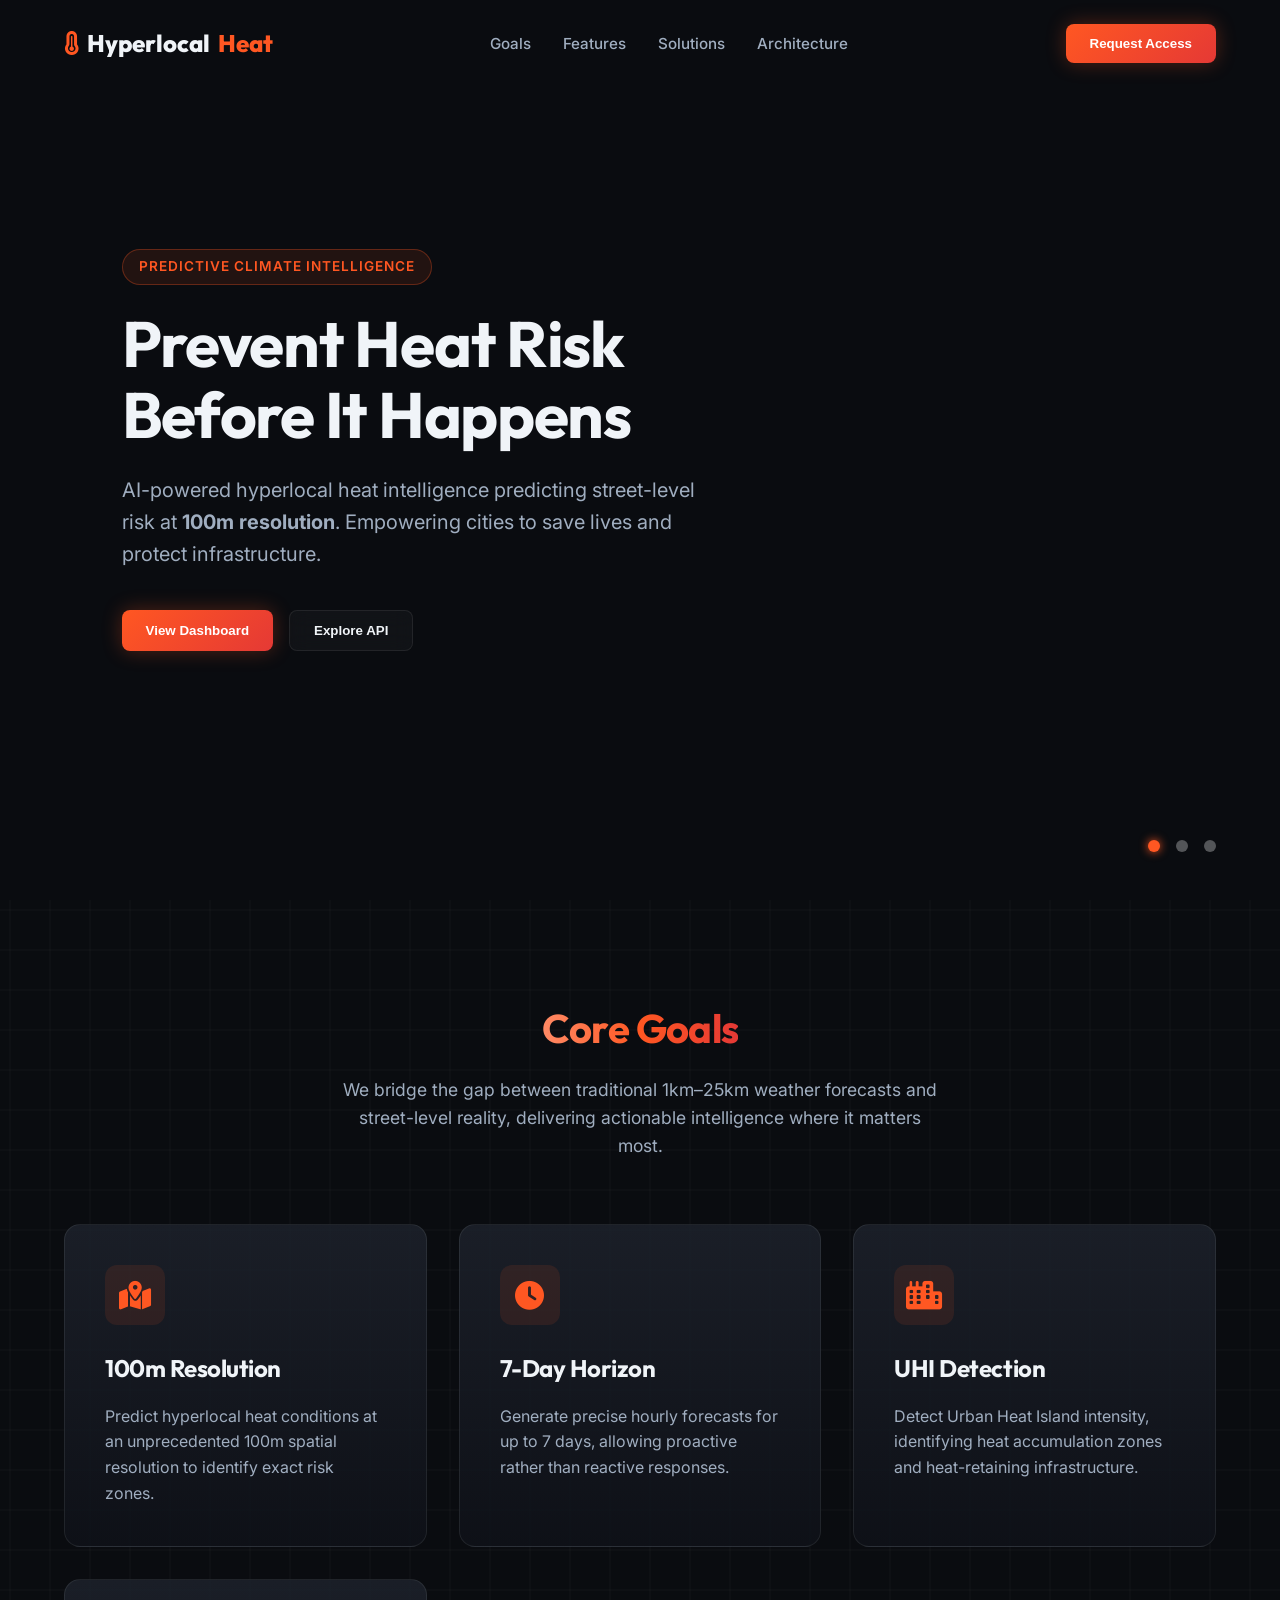
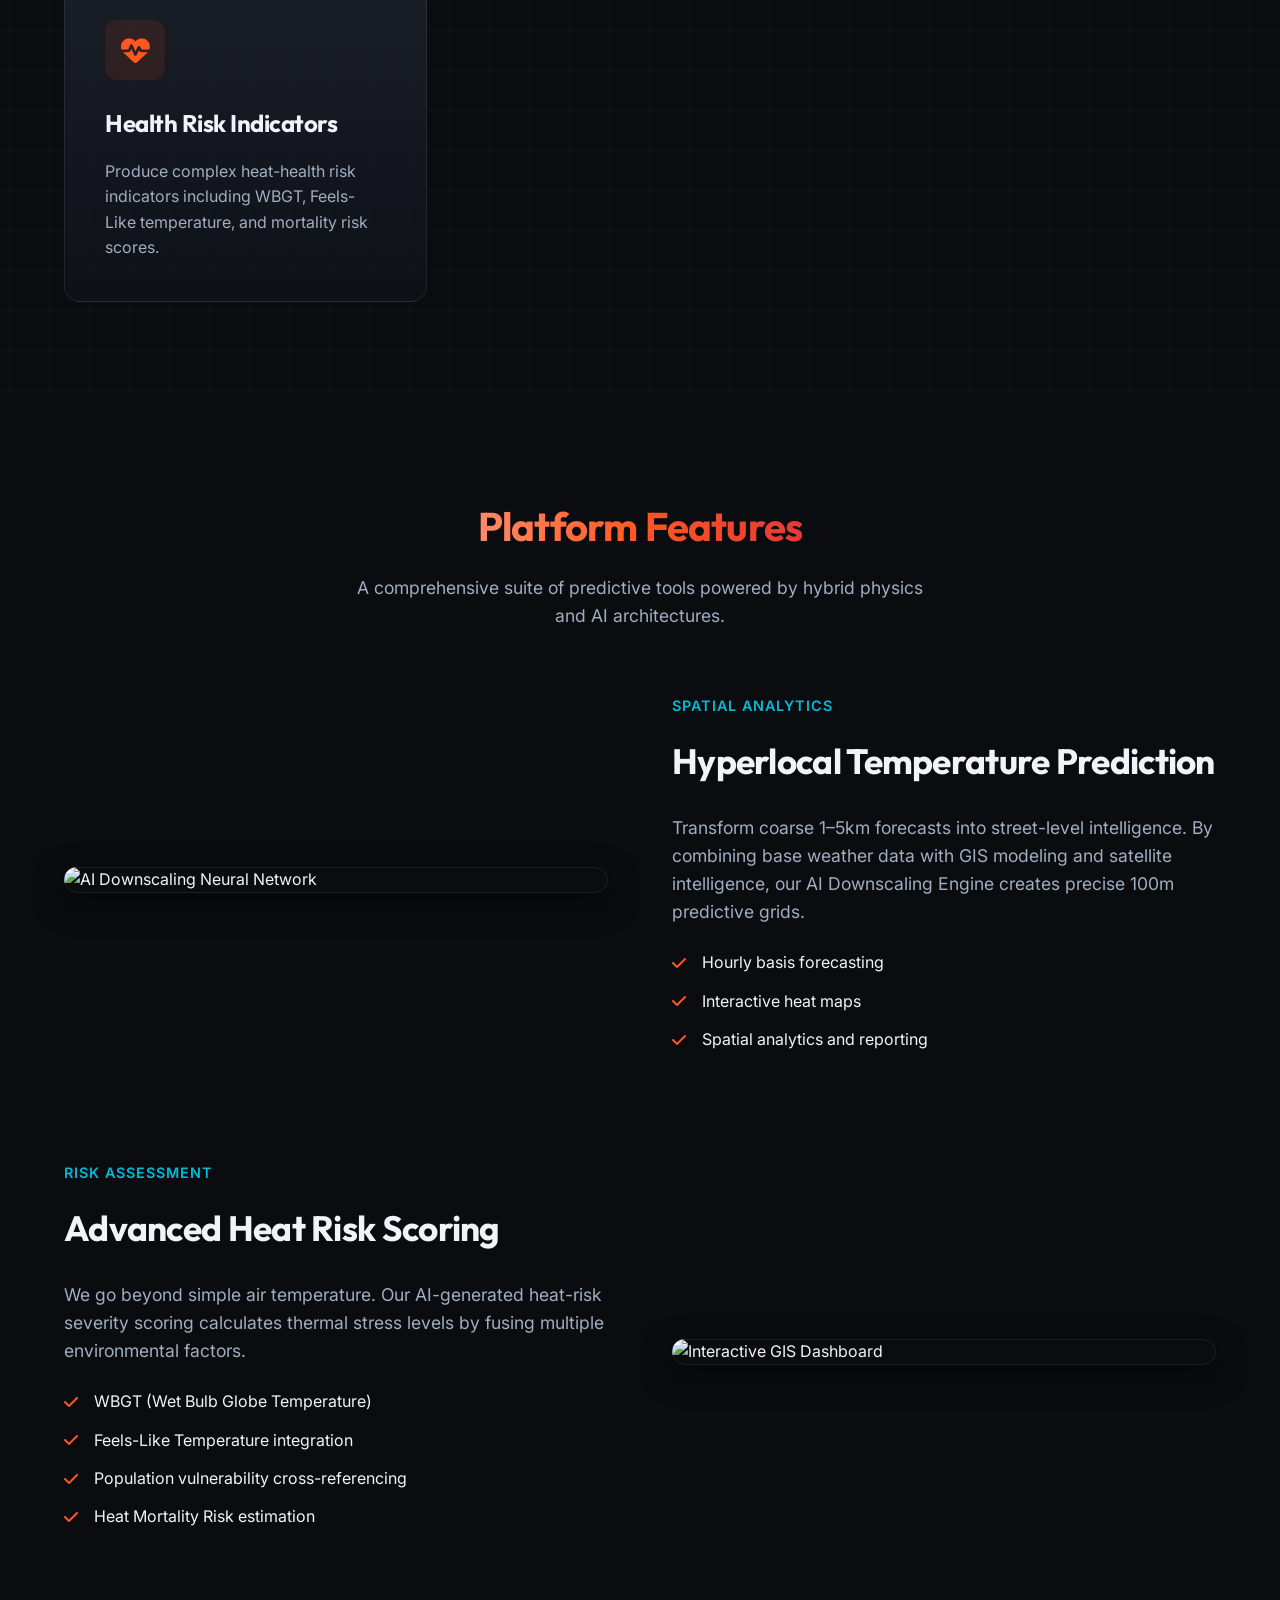
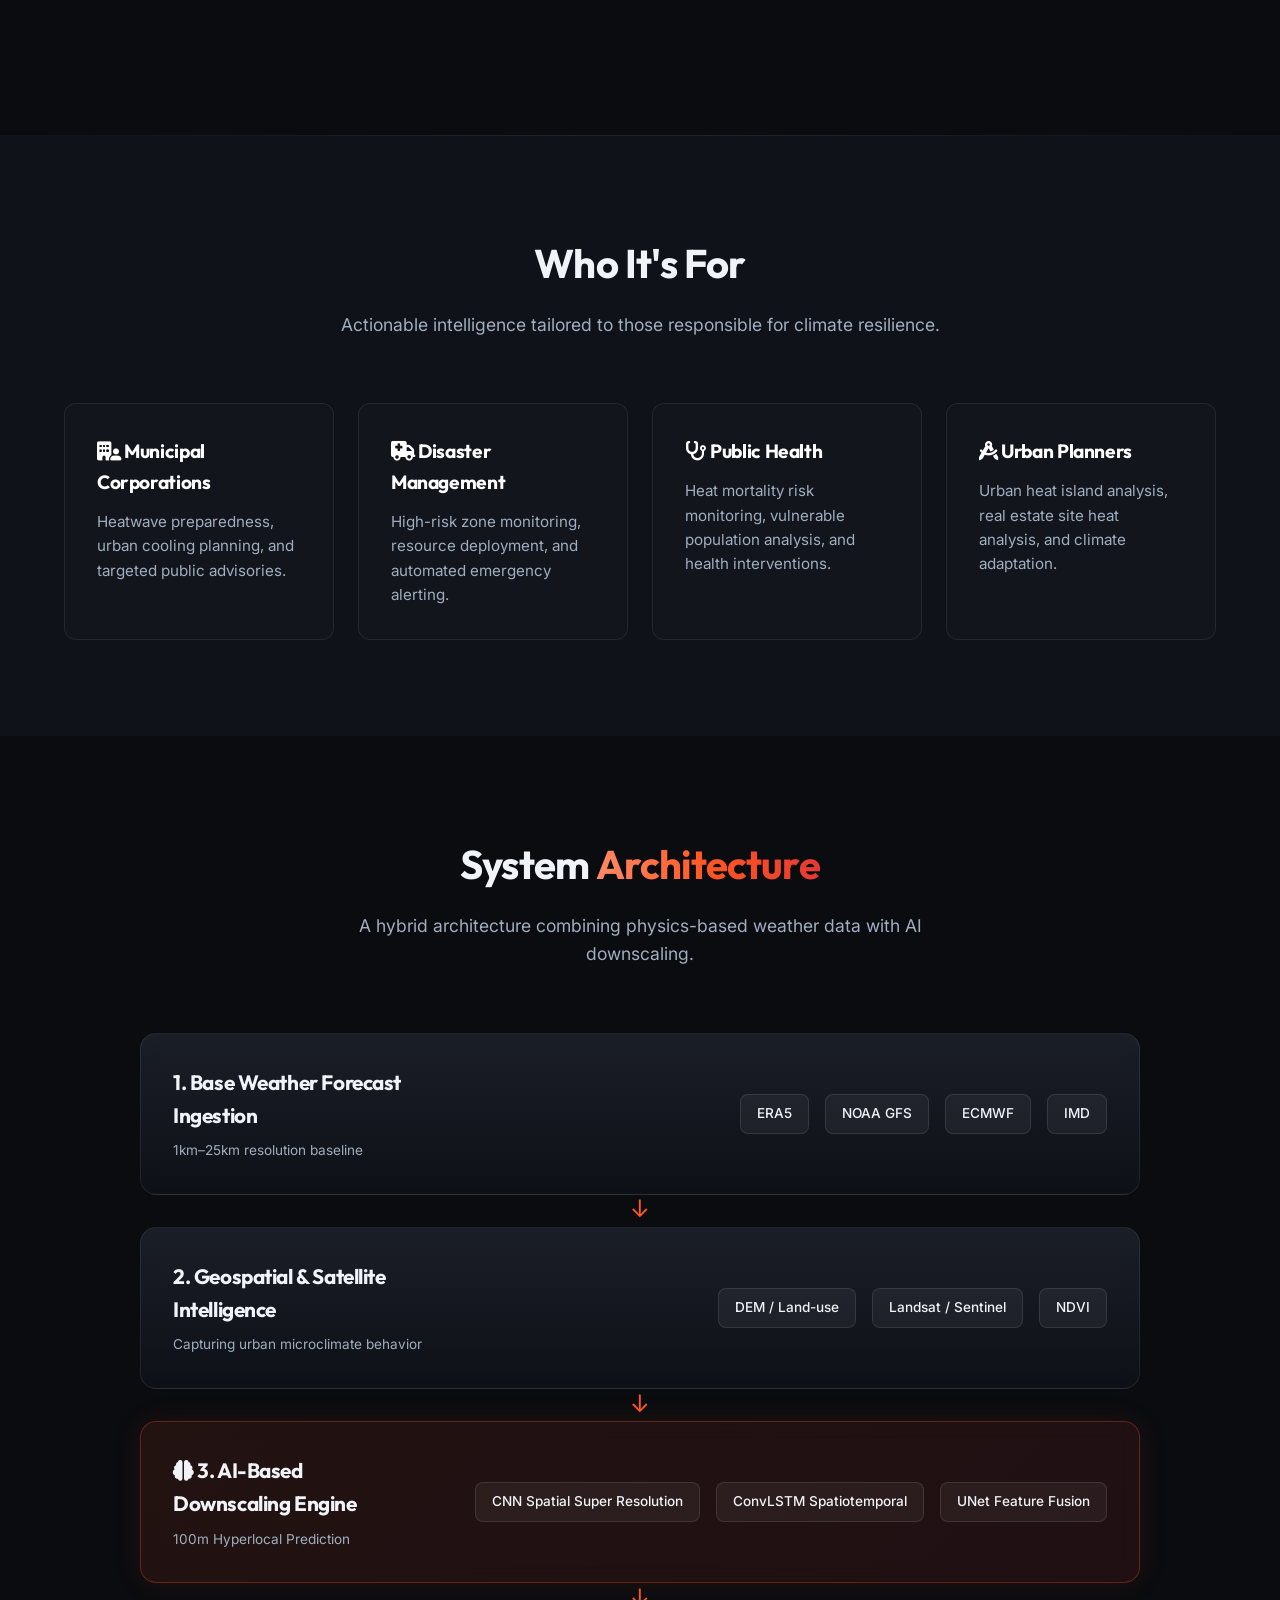
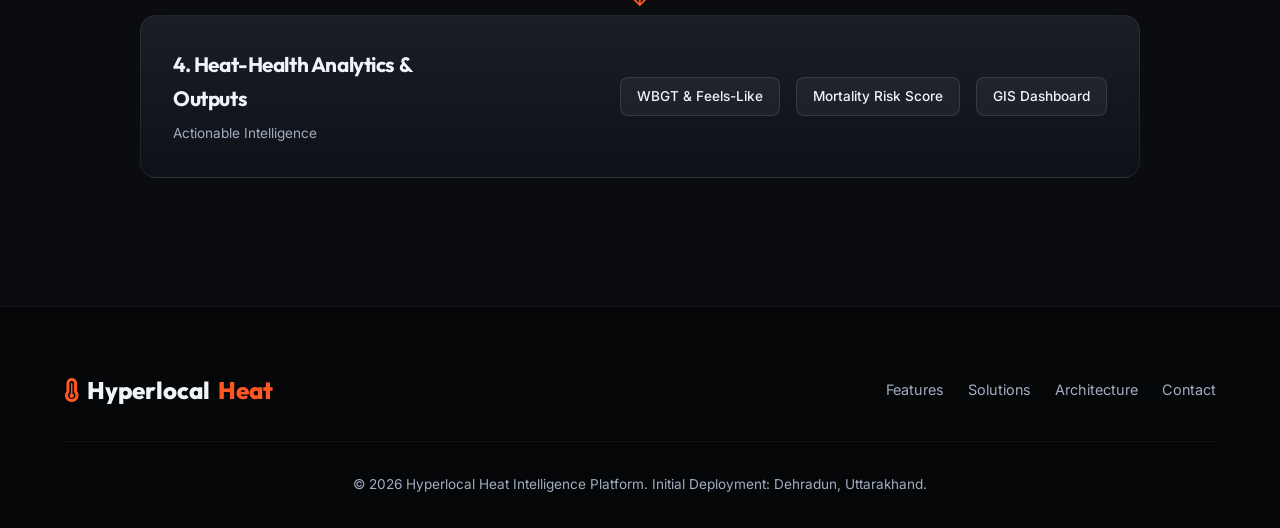
==== index.html @ 2be20ce2 "first commit" ====
<!DOCTYPE html>
<html lang="en">
<head>
    <meta charset="UTF-8">
    <meta name="viewport" content="width=device-width, initial-scale=1.0">
    <title>Hyperlocal Heat Intelligence Platform</title>
    <meta name="description" content="AI-powered hyperlocal heat intelligence predicting street-level heat risk at 100m resolution to help cities prevent heat-related illness and infrastructure stress.">
    <link rel="stylesheet" href="styles.css">
    <!-- FontAwesome for Icons -->
    <link rel="stylesheet" href="https://cdnjs.cloudflare.com/ajax/libs/font-awesome/6.4.0/css/all.min.css">
</head>
<body>

    <!-- Navigation -->
    <nav>
        <div class="logo">
            <i class="fa-solid fa-temperature-full" style="color: #ff5722;"></i> 
            Hyperlocal<span>Heat</span>
        </div>
        <ul class="nav-links">
            <li><a href="#goals">Goals</a></li>
            <li><a href="#features">Features</a></li>
            <li><a href="#solutions">Solutions</a></li>
            <li><a href="#architecture">Architecture</a></li>
        </ul>
        <button class="btn-primary">Request Access</button>
    </nav>

    <!-- Hero Section -->
    <section class="hero">
        <div class="hero-slider">
            <div class="slide active" style="background-image: url('file:///C:/Users/tkart/.gemini/antigravity/brain/6f418726-82a2-4694-a47a-a6305a430330/hero_heatmap_1779014111743.png');"></div>
            <div class="slide" style="background-image: url('file:///C:/Users/tkart/.gemini/antigravity/brain/6f418726-82a2-4694-a47a-a6305a430330/gis_dashboard_1779014141485.png');"></div>
            <div class="slide" style="background-image: url('file:///C:/Users/tkart/.gemini/antigravity/brain/6f418726-82a2-4694-a47a-a6305a430330/ai_downscaling_1779014124837.png');"></div>
        </div>
        
        <div class="hero-content fade-in-up">
            <span class="hero-tag">Predictive Climate Intelligence</span>
            <h1>Prevent Heat Risk Before It Happens</h1>
            <p>AI-powered hyperlocal heat intelligence predicting street-level risk at <strong>100m resolution</strong>. Empowering cities to save lives and protect infrastructure.</p>
            <div class="hero-actions">
                <button class="btn-primary">View Dashboard</button>
                <button class="btn-secondary">Explore API</button>
            </div>
        </div>

        <div class="slider-controls">
            <div class="slider-dot active"></div>
            <div class="slider-dot"></div>
            <div class="slider-dot"></div>
        </div>
    </section>

    <!-- Core Goals -->
    <section id="goals" class="goals">
        <div class="section-header fade-in-up">
            <h2><span class="text-gradient">Core Goals</span></h2>
            <p>We bridge the gap between traditional 1km–25km weather forecasts and street-level reality, delivering actionable intelligence where it matters most.</p>
        </div>
        
        <div class="goals-grid">
            <div class="goal-card fade-in-up">
                <div class="goal-icon"><i class="fa-solid fa-map-location-dot"></i></div>
                <h3>100m Resolution</h3>
                <p>Predict hyperlocal heat conditions at an unprecedented 100m spatial resolution to identify exact risk zones.</p>
            </div>
            <div class="goal-card fade-in-up" style="transition-delay: 0.1s;">
                <div class="goal-icon"><i class="fa-solid fa-clock"></i></div>
                <h3>7-Day Horizon</h3>
                <p>Generate precise hourly forecasts for up to 7 days, allowing proactive rather than reactive responses.</p>
            </div>
            <div class="goal-card fade-in-up" style="transition-delay: 0.2s;">
                <div class="goal-icon"><i class="fa-solid fa-city"></i></div>
                <h3>UHI Detection</h3>
                <p>Detect Urban Heat Island intensity, identifying heat accumulation zones and heat-retaining infrastructure.</p>
            </div>
            <div class="goal-card fade-in-up" style="transition-delay: 0.3s;">
                <div class="goal-icon"><i class="fa-solid fa-heart-pulse"></i></div>
                <h3>Health Risk Indicators</h3>
                <p>Produce complex heat-health risk indicators including WBGT, Feels-Like temperature, and mortality risk scores.</p>
            </div>
        </div>
    </section>

    <!-- Features -->
    <section id="features" class="features">
        <div class="section-header fade-in-up">
            <h2><span class="text-gradient">Platform Features</span></h2>
            <p>A comprehensive suite of predictive tools powered by hybrid physics and AI architectures.</p>
        </div>

        <!-- Feature 1 -->
        <div class="feature-row fade-in-up">
            <div class="feature-content">
                <span class="feature-tag">Spatial Analytics</span>
                <h3>Hyperlocal Temperature Prediction</h3>
                <p>Transform coarse 1–5km forecasts into street-level intelligence. By combining base weather data with GIS modeling and satellite intelligence, our AI Downscaling Engine creates precise 100m predictive grids.</p>
                <ul class="feature-list">
                    <li><i class="fa-solid fa-check"></i> Hourly basis forecasting</li>
                    <li><i class="fa-solid fa-check"></i> Interactive heat maps</li>
                    <li><i class="fa-solid fa-check"></i> Spatial analytics and reporting</li>
                </ul>
            </div>
            <div class="feature-image">
                <img src="file:///C:/Users/tkart/.gemini/antigravity/brain/6f418726-82a2-4694-a47a-a6305a430330/ai_downscaling_1779014124837.png" alt="AI Downscaling Neural Network">
            </div>
        </div>

        <!-- Feature 2 -->
        <div class="feature-row fade-in-up">
            <div class="feature-content">
                <span class="feature-tag">Risk Assessment</span>
                <h3>Advanced Heat Risk Scoring</h3>
                <p>We go beyond simple air temperature. Our AI-generated heat-risk severity scoring calculates thermal stress levels by fusing multiple environmental factors.</p>
                <ul class="feature-list">
                    <li><i class="fa-solid fa-check"></i> WBGT (Wet Bulb Globe Temperature)</li>
                    <li><i class="fa-solid fa-check"></i> Feels-Like Temperature integration</li>
                    <li><i class="fa-solid fa-check"></i> Population vulnerability cross-referencing</li>
                    <li><i class="fa-solid fa-check"></i> Heat Mortality Risk estimation</li>
                </ul>
            </div>
            <div class="feature-image">
                <img src="file:///C:/Users/tkart/.gemini/antigravity/brain/6f418726-82a2-4694-a47a-a6305a430330/gis_dashboard_1779014141485.png" alt="Interactive GIS Dashboard">
            </div>
        </div>
    </section>

    <!-- Target Solutions -->
    <section id="solutions" class="solutions">
        <div class="section-header fade-in-up">
            <h2>Who It's For</h2>
            <p>Actionable intelligence tailored to those responsible for climate resilience.</p>
        </div>

        <div class="solutions-grid">
            <div class="solution-card fade-in-up">
                <h4><i class="fa-solid fa-building-user"></i> Municipal Corporations</h4>
                <p>Heatwave preparedness, urban cooling planning, and targeted public advisories.</p>
            </div>
            <div class="solution-card fade-in-up" style="transition-delay: 0.1s;">
                <h4><i class="fa-solid fa-truck-medical"></i> Disaster Management</h4>
                <p>High-risk zone monitoring, resource deployment, and automated emergency alerting.</p>
            </div>
            <div class="solution-card fade-in-up" style="transition-delay: 0.2s;">
                <h4><i class="fa-solid fa-stethoscope"></i> Public Health</h4>
                <p>Heat mortality risk monitoring, vulnerable population analysis, and health interventions.</p>
            </div>
            <div class="solution-card fade-in-up" style="transition-delay: 0.3s;">
                <h4><i class="fa-solid fa-compass-drafting"></i> Urban Planners</h4>
                <p>Urban heat island analysis, real estate site heat analysis, and climate adaptation.</p>
            </div>
        </div>
    </section>

    <!-- Architecture Block Diagram -->
    <section id="architecture" class="architecture">
        <div class="section-header fade-in-up">
            <h2>System <span class="text-gradient">Architecture</span></h2>
            <p>A hybrid architecture combining physics-based weather data with AI downscaling.</p>
        </div>

        <div class="arch-diagram fade-in-up">
            <!-- Step 1 -->
            <div class="arch-layer">
                <div class="arch-title">
                    <h4>1. Base Weather Forecast Ingestion</h4>
                    <p>1km–25km resolution baseline</p>
                </div>
                <div class="arch-items">
                    <span class="arch-item">ERA5</span>
                    <span class="arch-item">NOAA GFS</span>
                    <span class="arch-item">ECMWF</span>
                    <span class="arch-item">IMD</span>
                </div>
            </div>

            <!-- Step 2 -->
            <div class="arch-layer">
                <div class="arch-title">
                    <h4>2. Geospatial & Satellite Intelligence</h4>
                    <p>Capturing urban microclimate behavior</p>
                </div>
                <div class="arch-items">
                    <span class="arch-item">DEM / Land-use</span>
                    <span class="arch-item">Landsat / Sentinel</span>
                    <span class="arch-item">NDVI</span>
                </div>
            </div>

            <!-- Step 3 (Highlight) -->
            <div class="arch-layer ai-engine">
                <div class="arch-title">
                    <h4><i class="fa-solid fa-brain"></i> 3. AI-Based Downscaling Engine</h4>
                    <p>100m Hyperlocal Prediction</p>
                </div>
                <div class="arch-items">
                    <span class="arch-item">CNN Spatial Super Resolution</span>
                    <span class="arch-item">ConvLSTM Spatiotemporal</span>
                    <span class="arch-item">UNet Feature Fusion</span>
                </div>
            </div>

            <!-- Step 4 -->
            <div class="arch-layer">
                <div class="arch-title">
                    <h4>4. Heat-Health Analytics & Outputs</h4>
                    <p>Actionable Intelligence</p>
                </div>
                <div class="arch-items">
                    <span class="arch-item">WBGT & Feels-Like</span>
                    <span class="arch-item">Mortality Risk Score</span>
                    <span class="arch-item">GIS Dashboard</span>
                </div>
            </div>
        </div>
    </section>

    <!-- Footer -->
    <footer>
        <div class="footer-content">
            <div class="logo">
                <i class="fa-solid fa-temperature-full" style="color: #ff5722;"></i> 
                Hyperlocal<span>Heat</span>
            </div>
            <div class="footer-links">
                <a href="#features">Features</a>
                <a href="#solutions">Solutions</a>
                <a href="#architecture">Architecture</a>
                <a href="#">Contact</a>
            </div>
        </div>
        <div class="footer-bottom">
            <p>&copy; 2026 Hyperlocal Heat Intelligence Platform. Initial Deployment: Dehradun, Uttarakhand.</p>
        </div>
    </footer>

    <script src="script.js"></script>
</body>
</html>
---- styles.css ----
@import url('https://fonts.googleapis.com/css2?family=Inter:wght@300;400;500;600;700;800&family=Outfit:wght@400;600;700;900&display=swap');

:root {
    --bg-dark: #0a0c10;
    --bg-card: rgba(20, 24, 32, 0.6);
    --bg-glass: rgba(255, 255, 255, 0.03);
    --border-glass: rgba(255, 255, 255, 0.08);
    --text-main: #f0f4f8;
    --text-muted: #a0aec0;
    
    --accent-heat: #ff5722;
    --accent-heat-glow: rgba(255, 87, 34, 0.5);
    --accent-cool: #00bcd4;
    --accent-warn: #ffb300;
    --accent-danger: #e53935;
    
    --gradient-primary: linear-gradient(135deg, #ff5722 0%, #e53935 100%);
    --gradient-surface: linear-gradient(180deg, rgba(30, 35, 45, 0.8) 0%, rgba(15, 18, 25, 0.8) 100%);
    
    --shadow-neon: 0 0 20px rgba(255, 87, 34, 0.3);
    --shadow-card: 0 10px 30px rgba(0, 0, 0, 0.5);
    
    --transition-smooth: all 0.4s cubic-bezier(0.25, 0.8, 0.25, 1);
}

* {
    margin: 0;
    padding: 0;
    box-sizing: border-box;
}

html {
    scroll-behavior: smooth;
}

body {
    font-family: 'Inter', sans-serif;
    background-color: var(--bg-dark);
    color: var(--text-main);
    line-height: 1.6;
    overflow-x: hidden;
}

h1, h2, h3, h4, h5, h6 {
    font-family: 'Outfit', sans-serif;
    letter-spacing: -0.02em;
}

a {
    text-decoration: none;
    color: inherit;
}

/* Typography Utility */
.text-gradient {
    background: linear-gradient(to right, #ff8a65, #ff5722, #e53935);
    -webkit-background-clip: text;
    -webkit-text-fill-color: transparent;
    background-clip: text;
}

.section-header {
    text-align: center;
    margin-bottom: 4rem;
}

.section-header h2 {
    font-size: 2.5rem;
    margin-bottom: 1rem;
    font-weight: 700;
}

.section-header p {
    color: var(--text-muted);
    font-size: 1.1rem;
    max-width: 600px;
    margin: 0 auto;
}

/* Navigation */
nav {
    position: fixed;
    top: 0;
    left: 0;
    width: 100%;
    padding: 1.5rem 5%;
    display: flex;
    justify-content: space-between;
    align-items: center;
    z-index: 1000;
    transition: var(--transition-smooth);
    background: transparent;
}

nav.scrolled {
    background: rgba(10, 12, 16, 0.85);
    backdrop-filter: blur(12px);
    border-bottom: 1px solid var(--border-glass);
    padding: 1rem 5%;
}

.logo {
    font-family: 'Outfit', sans-serif;
    font-size: 1.5rem;
    font-weight: 800;
    display: flex;
    align-items: center;
    gap: 0.5rem;
}

.logo span {
    color: var(--accent-heat);
}

.nav-links {
    display: flex;
    gap: 2rem;
    list-style: none;
}

.nav-links li a {
    font-weight: 500;
    font-size: 0.95rem;
    color: var(--text-muted);
    transition: var(--transition-smooth);
    position: relative;
}

.nav-links li a:hover {
    color: var(--text-main);
}

.nav-links li a::after {
    content: '';
    position: absolute;
    bottom: -5px;
    left: 0;
    width: 0%;
    height: 2px;
    background: var(--gradient-primary);
    transition: var(--transition-smooth);
}

.nav-links li a:hover::after {
    width: 100%;
}

.btn-primary {
    background: var(--gradient-primary);
    color: white;
    padding: 0.75rem 1.5rem;
    border-radius: 8px;
    font-weight: 600;
    border: none;
    cursor: pointer;
    transition: var(--transition-smooth);
    box-shadow: var(--shadow-neon);
}

.btn-primary:hover {
    transform: translateY(-2px);
    box-shadow: 0 0 25px rgba(255, 87, 34, 0.6);
}

.btn-secondary {
    background: var(--bg-glass);
    border: 1px solid var(--border-glass);
    color: var(--text-main);
    padding: 0.75rem 1.5rem;
    border-radius: 8px;
    font-weight: 600;
    cursor: pointer;
    transition: var(--transition-smooth);
    backdrop-filter: blur(10px);
}

.btn-secondary:hover {
    background: rgba(255, 255, 255, 0.1);
    border-color: rgba(255, 255, 255, 0.2);
}

/* Hero Section with Slider */
.hero {
    position: relative;
    min-height: 100vh;
    display: flex;
    align-items: center;
    overflow: hidden;
}

.hero-slider {
    position: absolute;
    top: 0;
    left: 0;
    width: 100%;
    height: 100%;
    z-index: 1;
}

.slide {
    position: absolute;
    top: 0;
    left: 0;
    width: 100%;
    height: 100%;
    opacity: 0;
    transition: opacity 1s ease-in-out, transform 5s linear;
    transform: scale(1.05);
    background-size: cover;
    background-position: center;
}

.slide.active {
    opacity: 1;
    transform: scale(1);
}

.slide::after {
    content: '';
    position: absolute;
    top: 0;
    left: 0;
    width: 100%;
    height: 100%;
    background: linear-gradient(to right, rgba(10, 12, 16, 0.9) 0%, rgba(10, 12, 16, 0.6) 50%, rgba(10, 12, 16, 0.3) 100%);
}

.hero-content {
    position: relative;
    z-index: 2;
    padding: 0 5%;
    max-width: 800px;
}

.hero-tag {
    display: inline-block;
    padding: 0.4rem 1rem;
    background: rgba(255, 87, 34, 0.1);
    border: 1px solid rgba(255, 87, 34, 0.3);
    border-radius: 50px;
    color: var(--accent-heat);
    font-size: 0.85rem;
    font-weight: 600;
    margin-bottom: 1.5rem;
    text-transform: uppercase;
    letter-spacing: 1px;
}

.hero h1 {
    font-size: 4rem;
    line-height: 1.1;
    margin-bottom: 1.5rem;
}

.hero p {
    font-size: 1.25rem;
    color: var(--text-muted);
    margin-bottom: 2.5rem;
    max-width: 600px;
}

.hero-actions {
    display: flex;
    gap: 1rem;
}

.slider-controls {
    position: absolute;
    bottom: 3rem;
    right: 5%;
    z-index: 3;
    display: flex;
    gap: 1rem;
}

.slider-dot {
    width: 12px;
    height: 12px;
    border-radius: 50%;
    background: rgba(255, 255, 255, 0.3);
    cursor: pointer;
    transition: var(--transition-smooth);
}

.slider-dot.active {
    background: var(--accent-heat);
    box-shadow: 0 0 10px var(--accent-heat);
}

/* General Sections */
section {
    padding: 6rem 5%;
    position: relative;
}

/* Goals Section */
.goals {
    background: url('[data-uri]') var(--bg-dark);
}

.goals-grid {
    display: grid;
    grid-template-columns: repeat(auto-fit, minmax(300px, 1fr));
    gap: 2rem;
}

.goal-card {
    background: var(--gradient-surface);
    border: 1px solid var(--border-glass);
    border-radius: 16px;
    padding: 2.5rem;
    transition: var(--transition-smooth);
    position: relative;
    overflow: hidden;
}

.goal-card::before {
    content: '';
    position: absolute;
    top: 0;
    left: 0;
    width: 100%;
    height: 4px;
    background: var(--gradient-primary);
    transform: scaleX(0);
    transform-origin: left;
    transition: transform 0.4s ease;
}

.goal-card:hover {
    transform: translateY(-10px);
    box-shadow: var(--shadow-card);
    border-color: rgba(255, 87, 34, 0.3);
}

.goal-card:hover::before {
    transform: scaleX(1);
}

.goal-icon {
    width: 60px;
    height: 60px;
    background: rgba(255, 87, 34, 0.1);
    border-radius: 12px;
    display: flex;
    align-items: center;
    justify-content: center;
    font-size: 1.8rem;
    color: var(--accent-heat);
    margin-bottom: 1.5rem;
}

.goal-card h3 {
    font-size: 1.5rem;
    margin-bottom: 1rem;
}

.goal-card p {
    color: var(--text-muted);
}

/* Features Section */
.features {
    background: var(--bg-dark);
}

.feature-row {
    display: flex;
    align-items: center;
    gap: 4rem;
    margin-bottom: 6rem;
}

.feature-row:nth-child(even) {
    flex-direction: row-reverse;
}

.feature-content {
    flex: 1;
}

.feature-tag {
    color: var(--accent-cool);
    font-size: 0.9rem;
    font-weight: 600;
    text-transform: uppercase;
    letter-spacing: 1px;
    margin-bottom: 1rem;
    display: block;
}

.feature-content h3 {
    font-size: 2.2rem;
    margin-bottom: 1.5rem;
}

.feature-content p {
    color: var(--text-muted);
    font-size: 1.1rem;
    margin-bottom: 1.5rem;
}

.feature-list {
    list-style: none;
}

.feature-list li {
    display: flex;
    align-items: center;
    gap: 1rem;
    margin-bottom: 0.8rem;
    color: var(--text-main);
}

.feature-list li i {
    color: var(--accent-heat);
}

.feature-image {
    flex: 1;
    position: relative;
    border-radius: 20px;
    overflow: hidden;
    box-shadow: var(--shadow-card);
}

.feature-image::after {
    content: '';
    position: absolute;
    inset: 0;
    border: 1px solid var(--border-glass);
    border-radius: 20px;
    pointer-events: none;
}

.feature-image img {
    width: 100%;
    height: auto;
    display: block;
    transition: transform 0.5s ease;
}

.feature-row:hover .feature-image img {
    transform: scale(1.03);
}

/* Solutions Section */
.solutions {
    background: #0f1218;
    position: relative;
}

.solutions::before {
    content: '';
    position: absolute;
    top: 0;
    left: 0;
    width: 100%;
    height: 1px;
    background: linear-gradient(90deg, transparent, var(--border-glass), transparent);
}

.solutions-grid {
    display: grid;
    grid-template-columns: repeat(auto-fit, minmax(250px, 1fr));
    gap: 1.5rem;
}

.solution-card {
    background: var(--bg-card);
    border: 1px solid var(--border-glass);
    border-radius: 12px;
    padding: 2rem;
    transition: var(--transition-smooth);
}

.solution-card:hover {
    background: rgba(30, 35, 45, 0.8);
    border-color: rgba(255, 255, 255, 0.2);
}

.solution-card h4 {
    font-size: 1.2rem;
    margin-bottom: 0.8rem;
    color: #fff;
}

.solution-card p {
    color: var(--text-muted);
    font-size: 0.95rem;
}

/* Architecture / Block Diagram */
.architecture {
    background: var(--bg-dark);
    padding-bottom: 8rem;
}

.arch-diagram {
    display: flex;
    flex-direction: column;
    gap: 2rem;
    align-items: center;
    max-width: 1000px;
    margin: 0 auto;
}

.arch-layer {
    background: var(--gradient-surface);
    border: 1px solid var(--border-glass);
    border-radius: 16px;
    width: 100%;
    padding: 2rem;
    display: flex;
    justify-content: space-between;
    align-items: center;
    position: relative;
    backdrop-filter: blur(10px);
}

.arch-layer::after {
    content: '↓';
    position: absolute;
    bottom: -35px;
    left: 50%;
    transform: translateX(-50%);
    font-size: 1.5rem;
    color: var(--accent-heat);
}

.arch-layer:last-child::after {
    display: none;
}

.arch-layer.ai-engine {
    background: linear-gradient(135deg, rgba(255, 87, 34, 0.1) 0%, rgba(229, 57, 53, 0.1) 100%);
    border-color: rgba(255, 87, 34, 0.3);
    box-shadow: 0 0 30px rgba(255, 87, 34, 0.1);
}

.arch-title {
    flex: 0 0 250px;
}

.arch-title h4 {
    font-size: 1.3rem;
    margin-bottom: 0.5rem;
}

.arch-title p {
    font-size: 0.85rem;
    color: var(--text-muted);
}

.arch-items {
    flex: 1;
    display: flex;
    gap: 1rem;
    flex-wrap: wrap;
    justify-content: flex-end;
}

.arch-item {
    background: rgba(255, 255, 255, 0.05);
    border: 1px solid rgba(255, 255, 255, 0.1);
    padding: 0.5rem 1rem;
    border-radius: 8px;
    font-size: 0.85rem;
    font-weight: 500;
}

/* Footer */
footer {
    background: #050608;
    padding: 4rem 5% 2rem;
    border-top: 1px solid var(--border-glass);
}

.footer-content {
    display: flex;
    justify-content: space-between;
    align-items: center;
    margin-bottom: 2rem;
}

.footer-links {
    display: flex;
    gap: 1.5rem;
}

.footer-links a {
    color: var(--text-muted);
    font-size: 0.9rem;
    transition: color 0.3s ease;
}

.footer-links a:hover {
    color: var(--text-main);
}

.footer-bottom {
    text-align: center;
    color: var(--text-muted);
    font-size: 0.85rem;
    padding-top: 2rem;
    border-top: 1px solid rgba(255, 255, 255, 0.05);
}

/* Responsive */
@media (max-width: 992px) {
    .hero h1 {
        font-size: 3rem;
    }
    .feature-row, .feature-row:nth-child(even) {
        flex-direction: column;
        gap: 2rem;
    }
    .arch-layer {
        flex-direction: column;
        text-align: center;
        gap: 1.5rem;
    }
    .arch-items {
        justify-content: center;
    }
}

@media (max-width: 768px) {
    .nav-links {
        display: none; /* Add mobile menu in real implementation */
    }
    .hero h1 {
        font-size: 2.5rem;
    }
    .arch-layer::after {
        bottom: -30px;
    }
}

/* Micro animations */
.fade-in-up {
    opacity: 0;
    transform: translateY(30px);
    transition: opacity 0.8s ease-out, transform 0.8s ease-out;
}

.fade-in-up.visible {
    opacity: 1;
    transform: translateY(0);
}
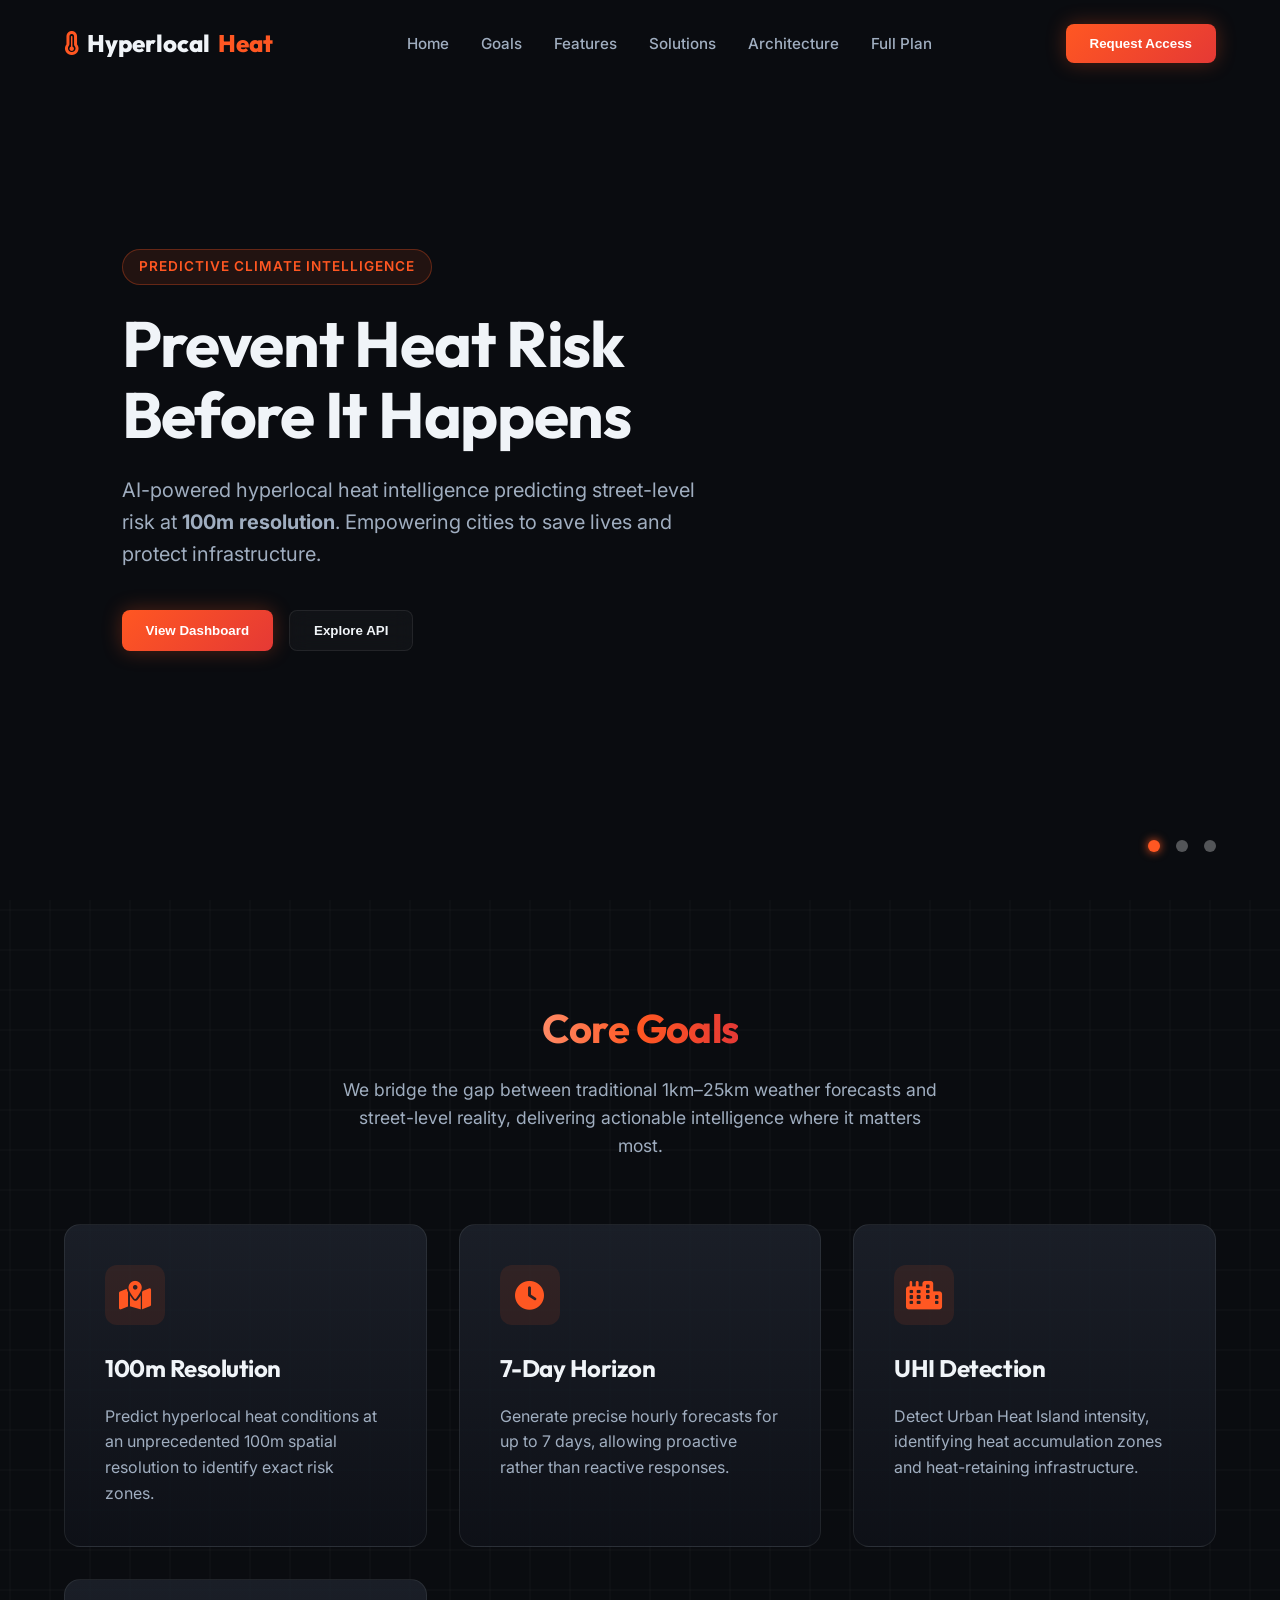
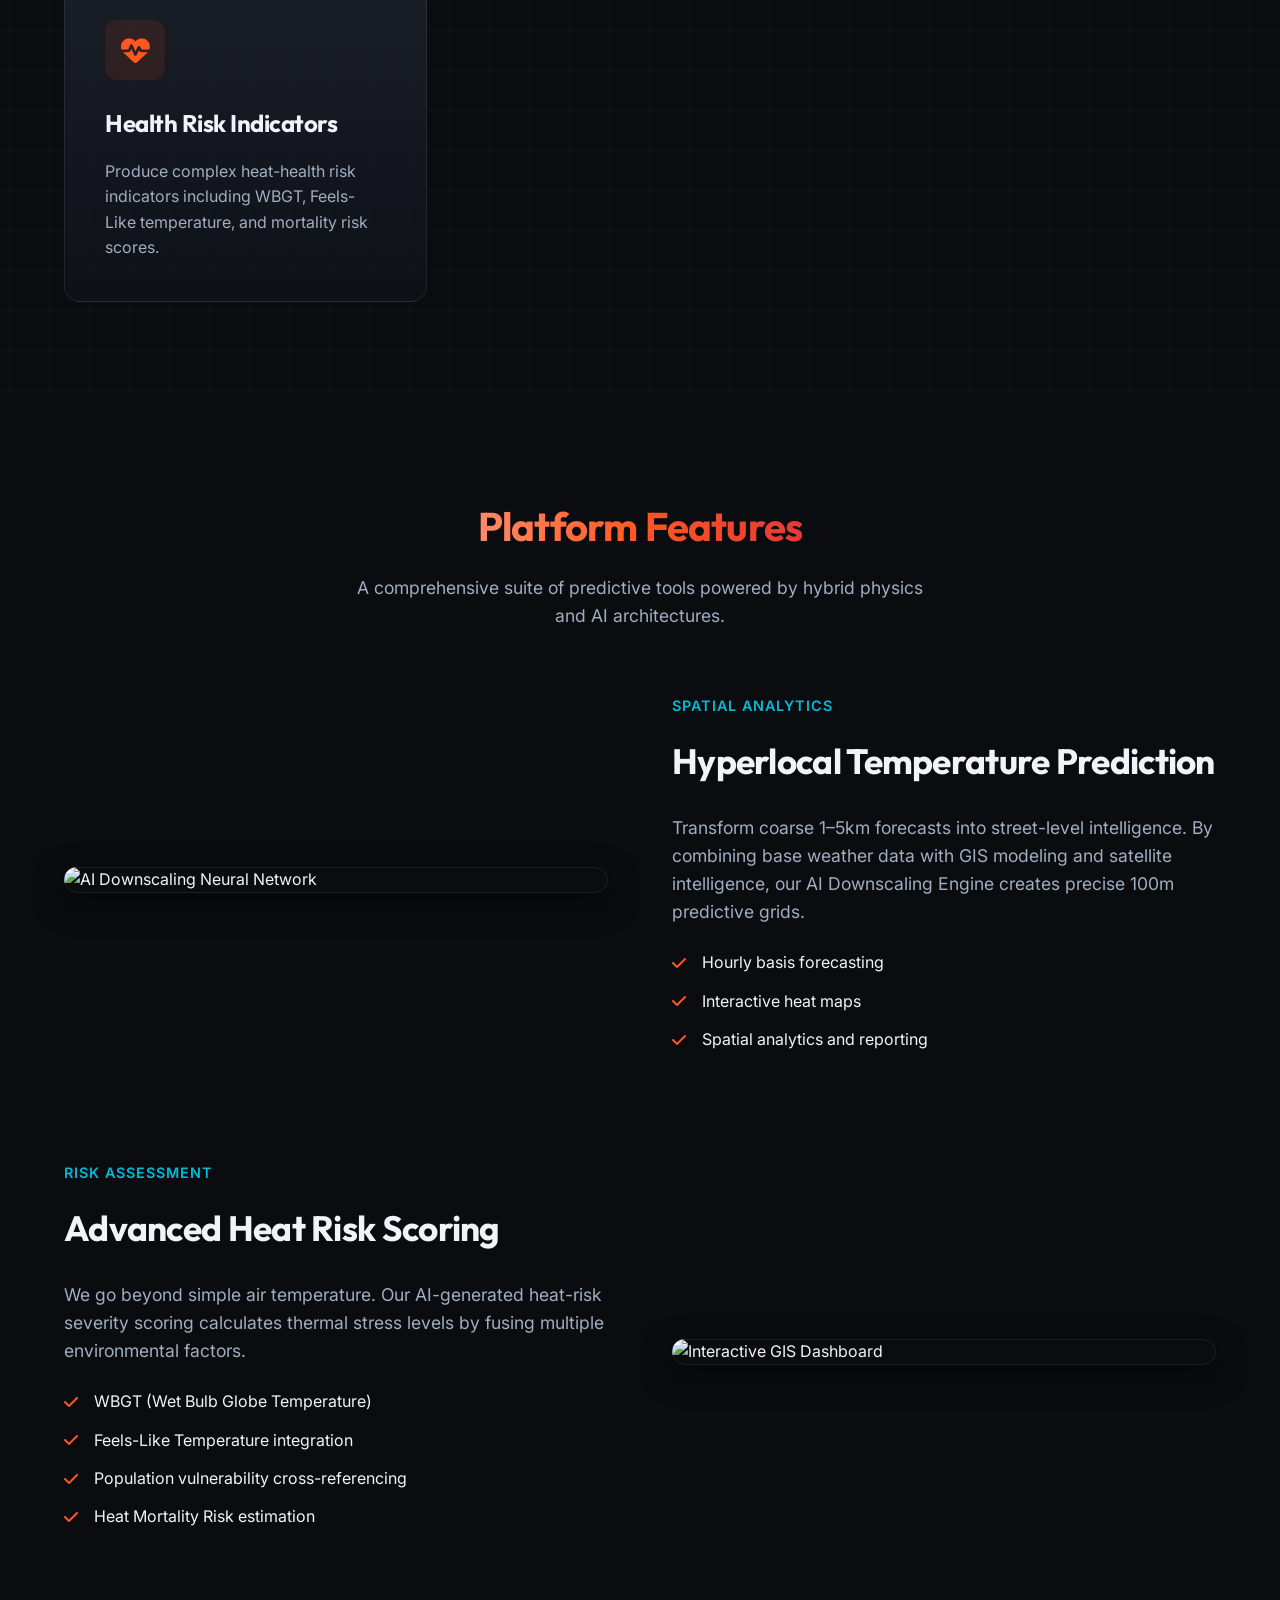
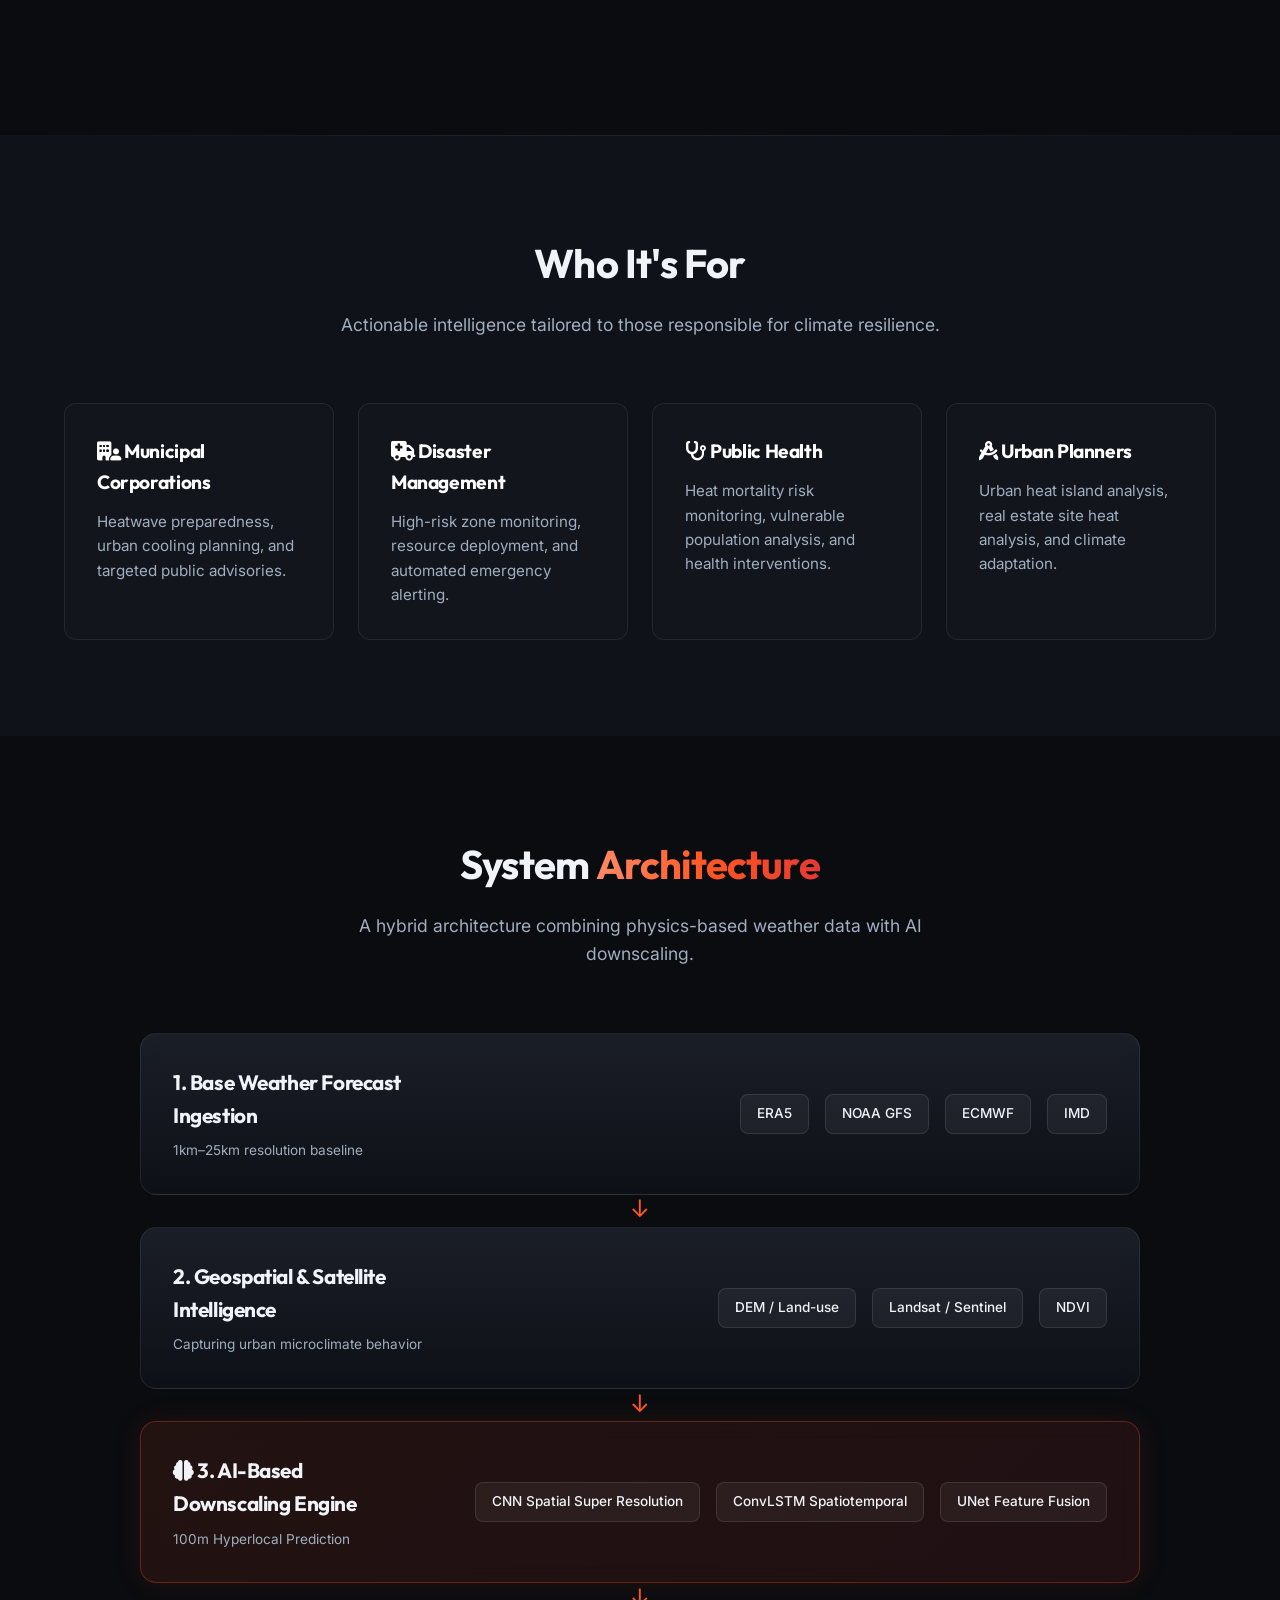
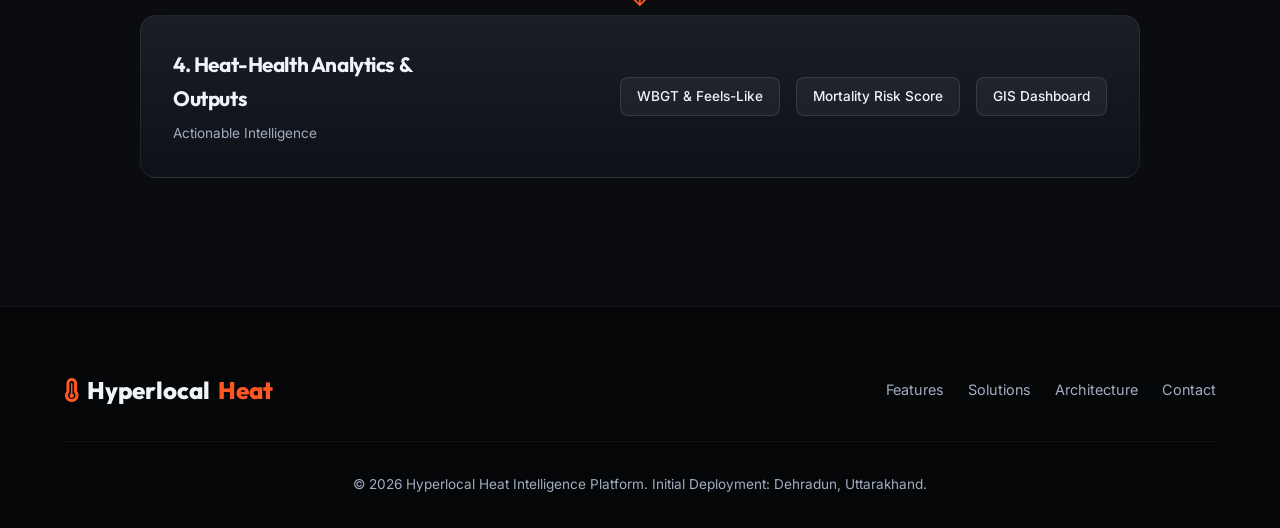
==== commit ac159e0e: "plan.html added" ====
--- a/index.html
+++ b/index.html
@@ -1,27 +1,32 @@
 <!DOCTYPE html>
 <html lang="en">
+
 <head>
     <meta charset="UTF-8">
     <meta name="viewport" content="width=device-width, initial-scale=1.0">
     <title>Hyperlocal Heat Intelligence Platform</title>
-    <meta name="description" content="AI-powered hyperlocal heat intelligence predicting street-level heat risk at 100m resolution to help cities prevent heat-related illness and infrastructure stress.">
+    <meta name="description"
+        content="AI-powered hyperlocal heat intelligence predicting street-level heat risk at 100m resolution to help cities prevent heat-related illness and infrastructure stress.">
     <link rel="stylesheet" href="styles.css">
     <!-- FontAwesome for Icons -->
     <link rel="stylesheet" href="https://cdnjs.cloudflare.com/ajax/libs/font-awesome/6.4.0/css/all.min.css">
 </head>
+
 <body>
 
     <!-- Navigation -->
     <nav>
         <div class="logo">
-            <i class="fa-solid fa-temperature-full" style="color: #ff5722;"></i> 
+            <i class="fa-solid fa-temperature-full" style="color: #ff5722;"></i>
             Hyperlocal<span>Heat</span>
         </div>
         <ul class="nav-links">
+            <li><a href="index.html">Home</a></li>
             <li><a href="#goals">Goals</a></li>
             <li><a href="#features">Features</a></li>
             <li><a href="#solutions">Solutions</a></li>
             <li><a href="#architecture">Architecture</a></li>
+            <li><a href="plan.html">Full Plan</a></li>
         </ul>
         <button class="btn-primary">Request Access</button>
     </nav>
@@ -29,15 +34,22 @@
     <!-- Hero Section -->
     <section class="hero">
         <div class="hero-slider">
-            <div class="slide active" style="background-image: url('file:///C:/Users/tkart/.gemini/antigravity/brain/6f418726-82a2-4694-a47a-a6305a430330/hero_heatmap_1779014111743.png');"></div>
-            <div class="slide" style="background-image: url('file:///C:/Users/tkart/.gemini/antigravity/brain/6f418726-82a2-4694-a47a-a6305a430330/gis_dashboard_1779014141485.png');"></div>
-            <div class="slide" style="background-image: url('file:///C:/Users/tkart/.gemini/antigravity/brain/6f418726-82a2-4694-a47a-a6305a430330/ai_downscaling_1779014124837.png');"></div>
-        </div>
-        
+            <div class="slide active"
+                style="background-image: url('file:///C:/Users/tkart/.gemini/antigravity/brain/6f418726-82a2-4694-a47a-a6305a430330/hero_heatmap_1779014111743.png');">
+            </div>
+            <div class="slide"
+                style="background-image: url('file:///C:/Users/tkart/.gemini/antigravity/brain/6f418726-82a2-4694-a47a-a6305a430330/gis_dashboard_1779014141485.png');">
+            </div>
+            <div class="slide"
+                style="background-image: url('file:///C:/Users/tkart/.gemini/antigravity/brain/6f418726-82a2-4694-a47a-a6305a430330/ai_downscaling_1779014124837.png');">
+            </div>
+        </div>
+
         <div class="hero-content fade-in-up">
             <span class="hero-tag">Predictive Climate Intelligence</span>
             <h1>Prevent Heat Risk Before It Happens</h1>
-            <p>AI-powered hyperlocal heat intelligence predicting street-level risk at <strong>100m resolution</strong>. Empowering cities to save lives and protect infrastructure.</p>
+            <p>AI-powered hyperlocal heat intelligence predicting street-level risk at <strong>100m resolution</strong>.
+                Empowering cities to save lives and protect infrastructure.</p>
             <div class="hero-actions">
                 <button class="btn-primary">View Dashboard</button>
                 <button class="btn-secondary">Explore API</button>
@@ -55,29 +67,34 @@
     <section id="goals" class="goals">
         <div class="section-header fade-in-up">
             <h2><span class="text-gradient">Core Goals</span></h2>
-            <p>We bridge the gap between traditional 1km–25km weather forecasts and street-level reality, delivering actionable intelligence where it matters most.</p>
-        </div>
-        
+            <p>We bridge the gap between traditional 1km–25km weather forecasts and street-level reality, delivering
+                actionable intelligence where it matters most.</p>
+        </div>
+
         <div class="goals-grid">
             <div class="goal-card fade-in-up">
                 <div class="goal-icon"><i class="fa-solid fa-map-location-dot"></i></div>
                 <h3>100m Resolution</h3>
-                <p>Predict hyperlocal heat conditions at an unprecedented 100m spatial resolution to identify exact risk zones.</p>
+                <p>Predict hyperlocal heat conditions at an unprecedented 100m spatial resolution to identify exact risk
+                    zones.</p>
             </div>
             <div class="goal-card fade-in-up" style="transition-delay: 0.1s;">
                 <div class="goal-icon"><i class="fa-solid fa-clock"></i></div>
                 <h3>7-Day Horizon</h3>
-                <p>Generate precise hourly forecasts for up to 7 days, allowing proactive rather than reactive responses.</p>
+                <p>Generate precise hourly forecasts for up to 7 days, allowing proactive rather than reactive
+                    responses.</p>
             </div>
             <div class="goal-card fade-in-up" style="transition-delay: 0.2s;">
                 <div class="goal-icon"><i class="fa-solid fa-city"></i></div>
                 <h3>UHI Detection</h3>
-                <p>Detect Urban Heat Island intensity, identifying heat accumulation zones and heat-retaining infrastructure.</p>
+                <p>Detect Urban Heat Island intensity, identifying heat accumulation zones and heat-retaining
+                    infrastructure.</p>
             </div>
             <div class="goal-card fade-in-up" style="transition-delay: 0.3s;">
                 <div class="goal-icon"><i class="fa-solid fa-heart-pulse"></i></div>
                 <h3>Health Risk Indicators</h3>
-                <p>Produce complex heat-health risk indicators including WBGT, Feels-Like temperature, and mortality risk scores.</p>
+                <p>Produce complex heat-health risk indicators including WBGT, Feels-Like temperature, and mortality
+                    risk scores.</p>
             </div>
         </div>
     </section>
@@ -94,7 +111,9 @@
             <div class="feature-content">
                 <span class="feature-tag">Spatial Analytics</span>
                 <h3>Hyperlocal Temperature Prediction</h3>
-                <p>Transform coarse 1–5km forecasts into street-level intelligence. By combining base weather data with GIS modeling and satellite intelligence, our AI Downscaling Engine creates precise 100m predictive grids.</p>
+                <p>Transform coarse 1–5km forecasts into street-level intelligence. By combining base weather data with
+                    GIS modeling and satellite intelligence, our AI Downscaling Engine creates precise 100m predictive
+                    grids.</p>
                 <ul class="feature-list">
                     <li><i class="fa-solid fa-check"></i> Hourly basis forecasting</li>
                     <li><i class="fa-solid fa-check"></i> Interactive heat maps</li>
@@ -102,7 +121,8 @@
                 </ul>
             </div>
             <div class="feature-image">
-                <img src="file:///C:/Users/tkart/.gemini/antigravity/brain/6f418726-82a2-4694-a47a-a6305a430330/ai_downscaling_1779014124837.png" alt="AI Downscaling Neural Network">
+                <img src="file:///C:/Users/tkart/.gemini/antigravity/brain/6f418726-82a2-4694-a47a-a6305a430330/ai_downscaling_1779014124837.png"
+                    alt="AI Downscaling Neural Network">
             </div>
         </div>
 
@@ -111,7 +131,8 @@
             <div class="feature-content">
                 <span class="feature-tag">Risk Assessment</span>
                 <h3>Advanced Heat Risk Scoring</h3>
-                <p>We go beyond simple air temperature. Our AI-generated heat-risk severity scoring calculates thermal stress levels by fusing multiple environmental factors.</p>
+                <p>We go beyond simple air temperature. Our AI-generated heat-risk severity scoring calculates thermal
+                    stress levels by fusing multiple environmental factors.</p>
                 <ul class="feature-list">
                     <li><i class="fa-solid fa-check"></i> WBGT (Wet Bulb Globe Temperature)</li>
                     <li><i class="fa-solid fa-check"></i> Feels-Like Temperature integration</li>
@@ -120,7 +141,8 @@
                 </ul>
             </div>
             <div class="feature-image">
-                <img src="file:///C:/Users/tkart/.gemini/antigravity/brain/6f418726-82a2-4694-a47a-a6305a430330/gis_dashboard_1779014141485.png" alt="Interactive GIS Dashboard">
+                <img src="file:///C:/Users/tkart/.gemini/antigravity/brain/6f418726-82a2-4694-a47a-a6305a430330/gis_dashboard_1779014141485.png"
+                    alt="Interactive GIS Dashboard">
             </div>
         </div>
     </section>
@@ -219,7 +241,7 @@
     <footer>
         <div class="footer-content">
             <div class="logo">
-                <i class="fa-solid fa-temperature-full" style="color: #ff5722;"></i> 
+                <i class="fa-solid fa-temperature-full" style="color: #ff5722;"></i>
                 Hyperlocal<span>Heat</span>
             </div>
             <div class="footer-links">
@@ -236,4 +258,5 @@
 
     <script src="script.js"></script>
 </body>
+
 </html>
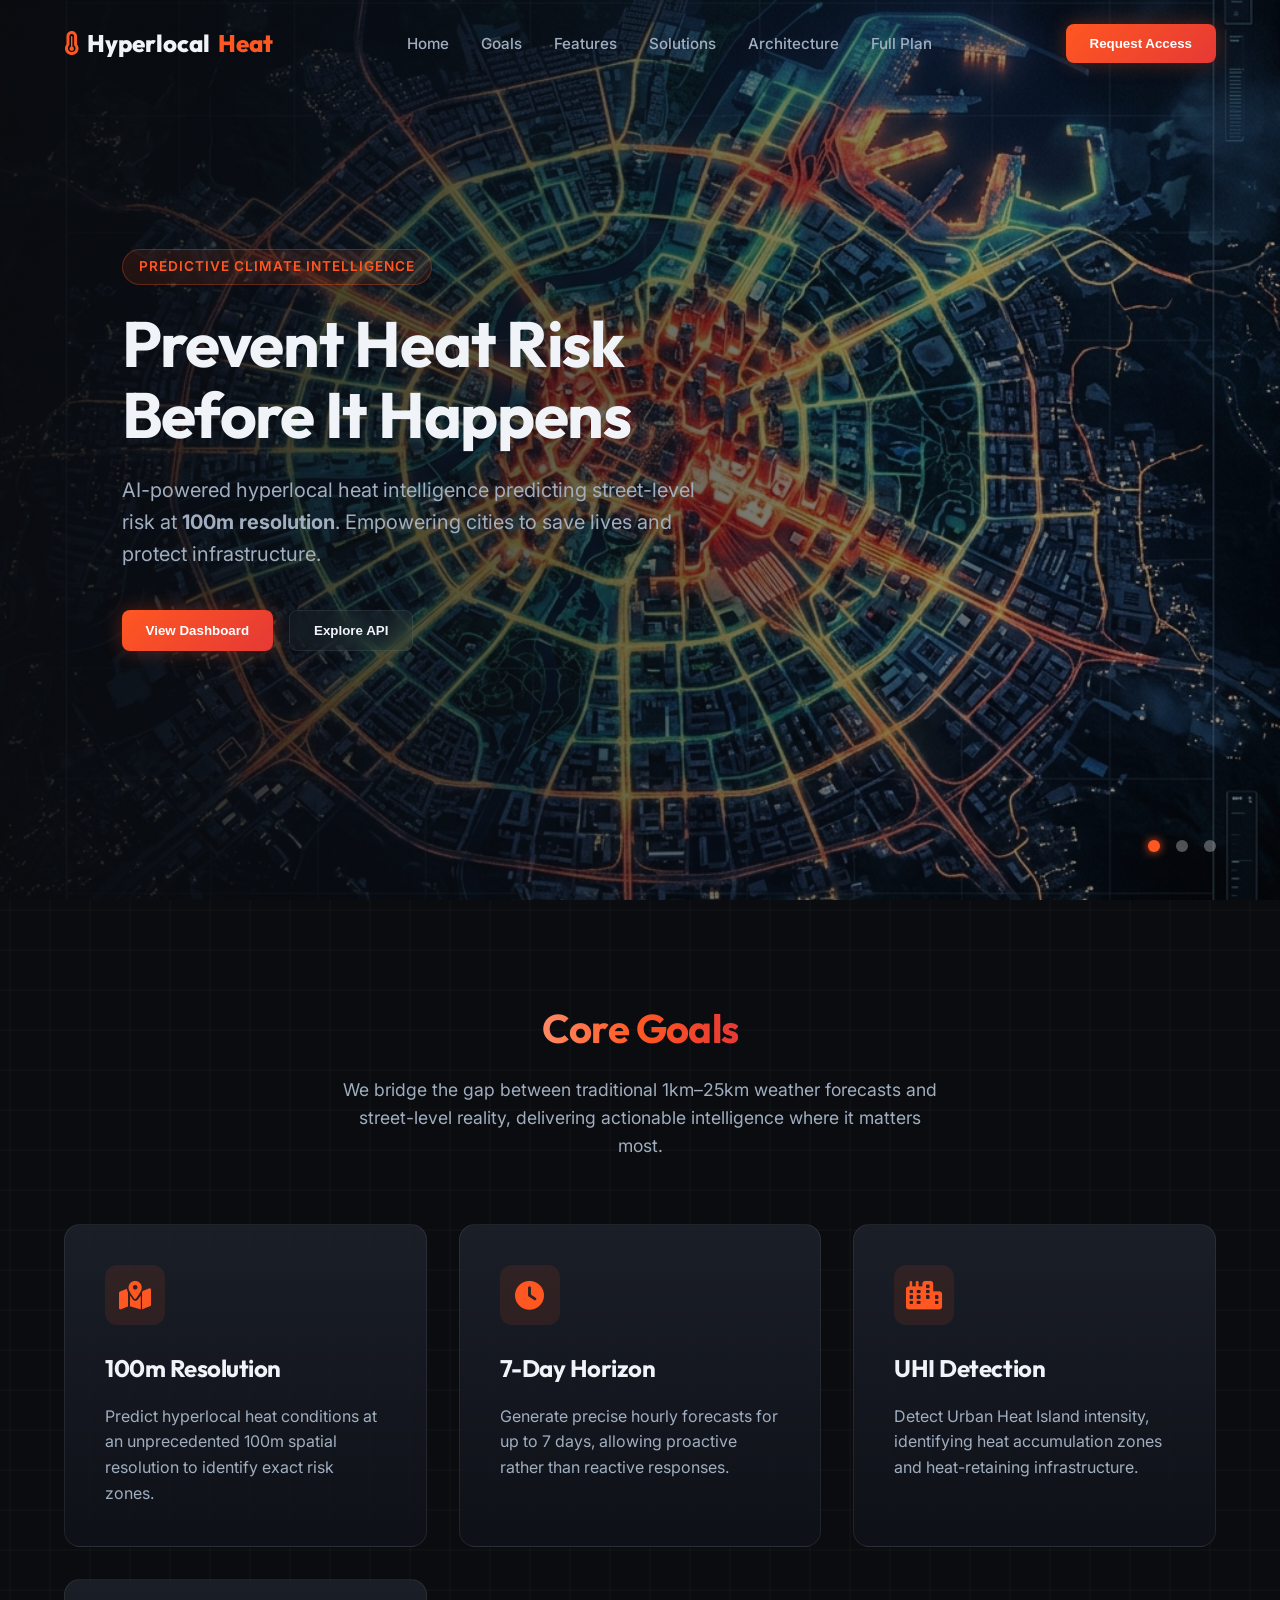
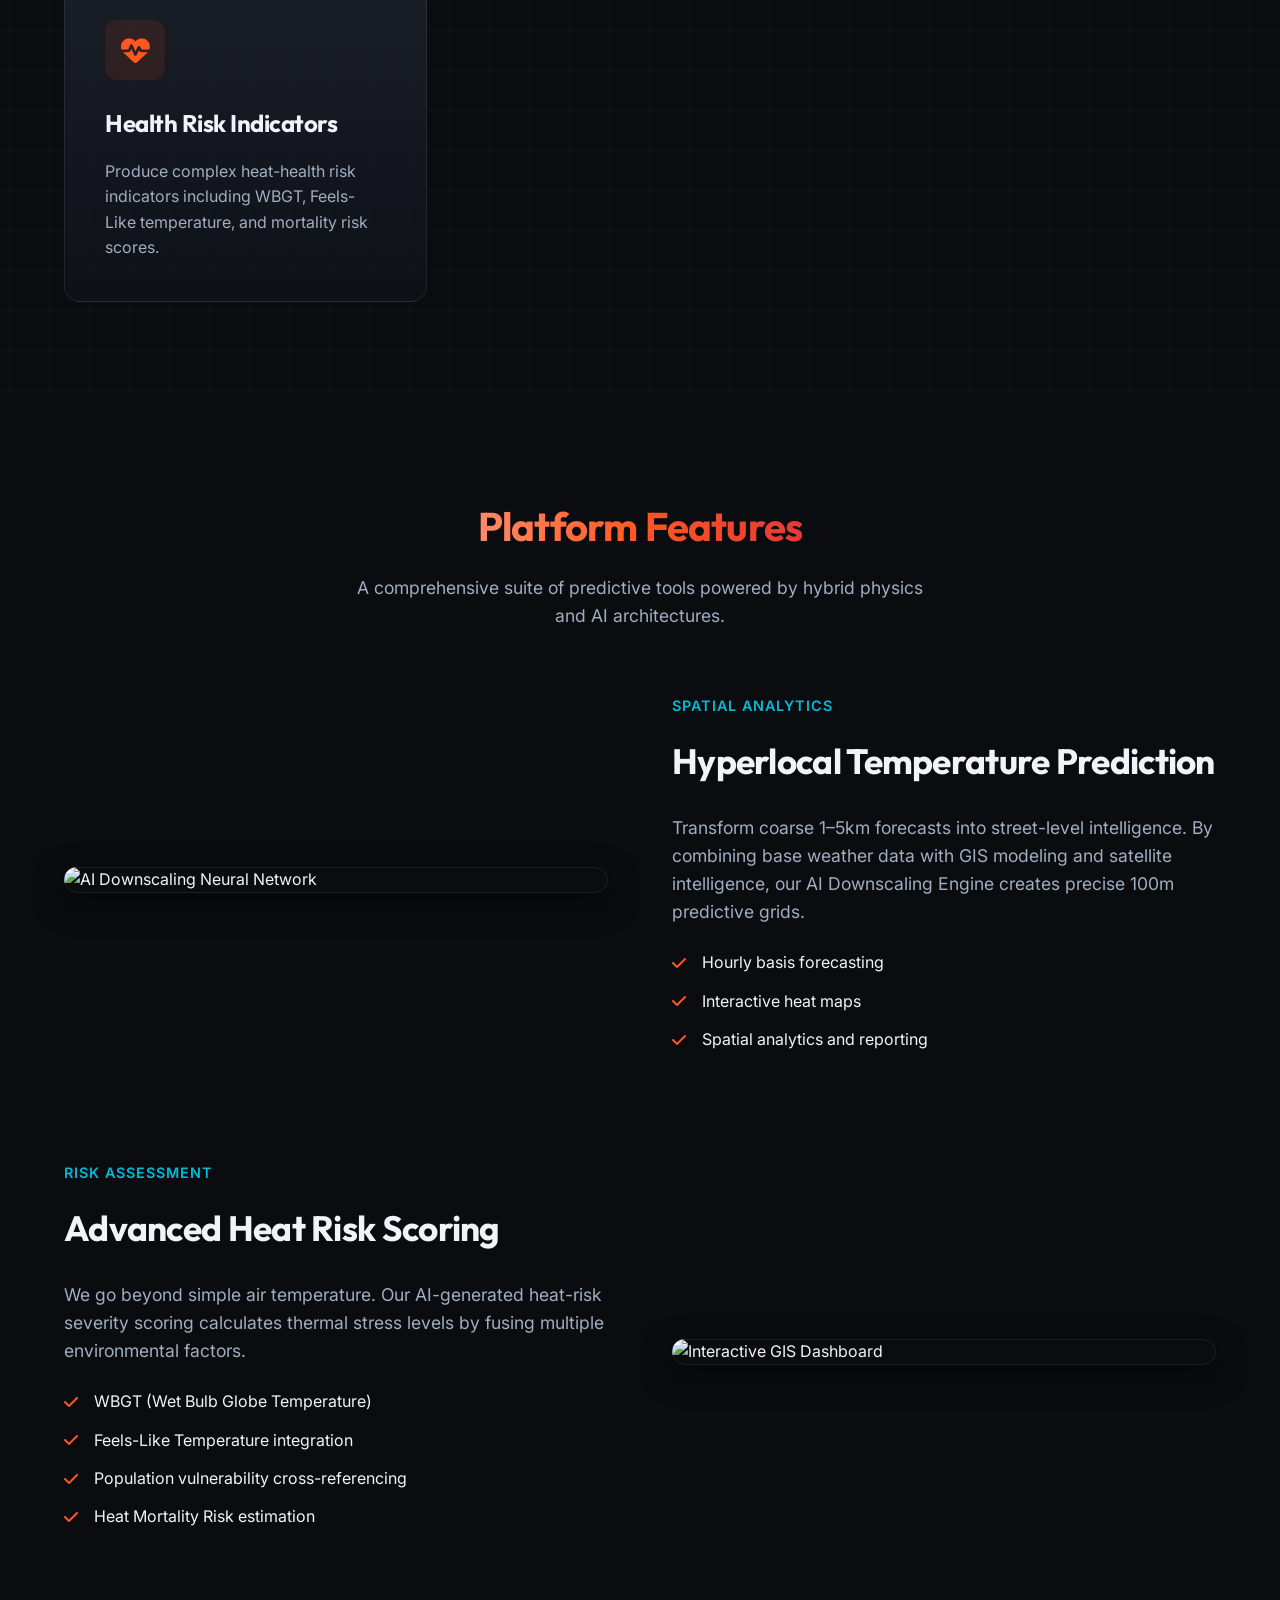
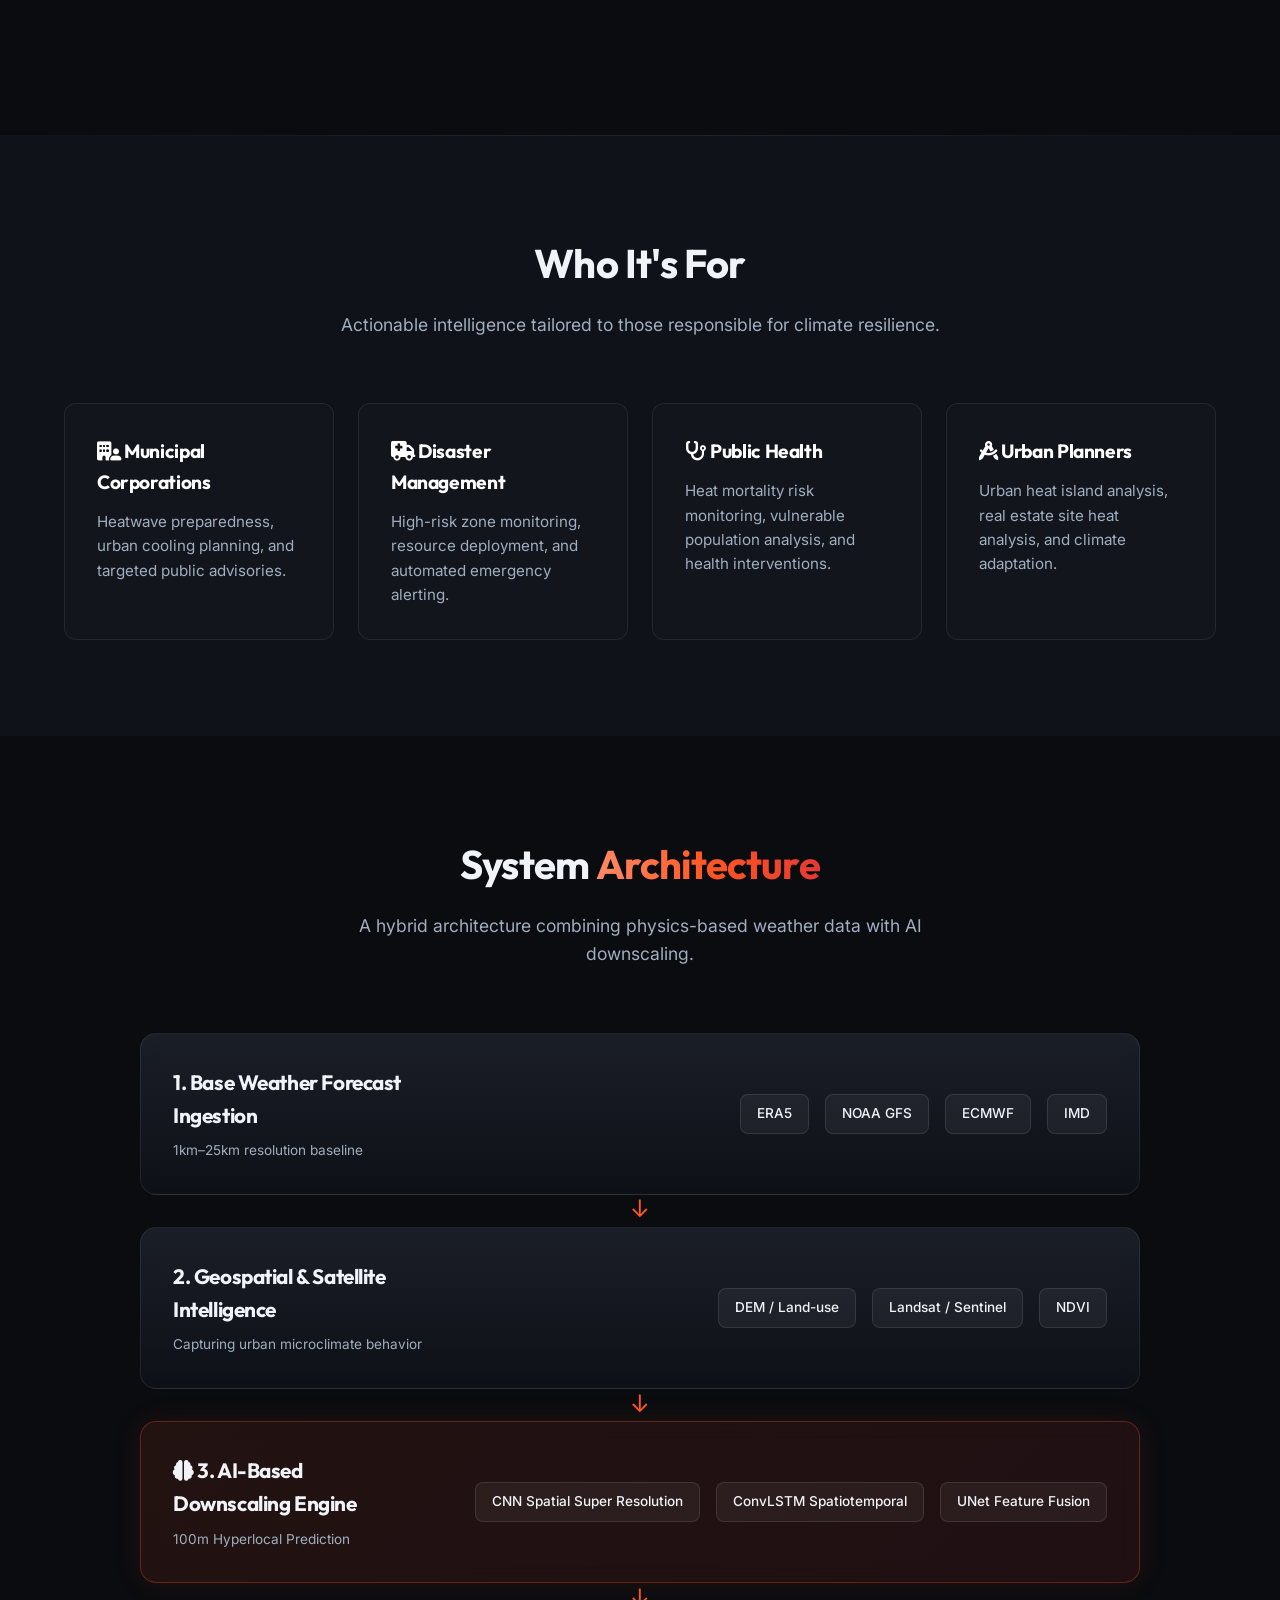
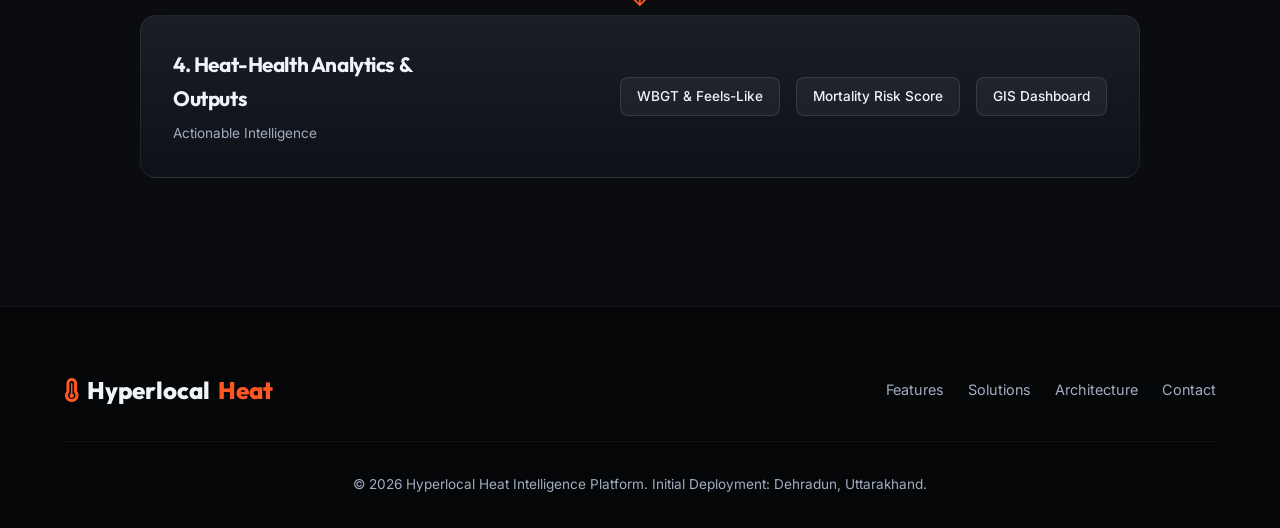
==== commit da5541f2: "images folder added" ====
--- a/index.html
+++ b/index.html
@@ -34,14 +34,11 @@
     <!-- Hero Section -->
     <section class="hero">
         <div class="hero-slider">
-            <div class="slide active"
-                style="background-image: url('file:///C:/Users/tkart/.gemini/antigravity/brain/6f418726-82a2-4694-a47a-a6305a430330/hero_heatmap_1779014111743.png');">
-            </div>
-            <div class="slide"
-                style="background-image: url('file:///C:/Users/tkart/.gemini/antigravity/brain/6f418726-82a2-4694-a47a-a6305a430330/gis_dashboard_1779014141485.png');">
-            </div>
-            <div class="slide"
-                style="background-image: url('file:///C:/Users/tkart/.gemini/antigravity/brain/6f418726-82a2-4694-a47a-a6305a430330/ai_downscaling_1779014124837.png');">
+            <div class="slide active" style="background-image: url('images/hero_heatmap_1779014111743.png');">
+            </div>
+            <div class="slide" style="background-image: url('images/gis_dashboard_1779014141485.png');">
+            </div>
+            <div class="slide" style="background-image: url('images/ai_downscaling_1779014124837.png');">
             </div>
         </div>
 
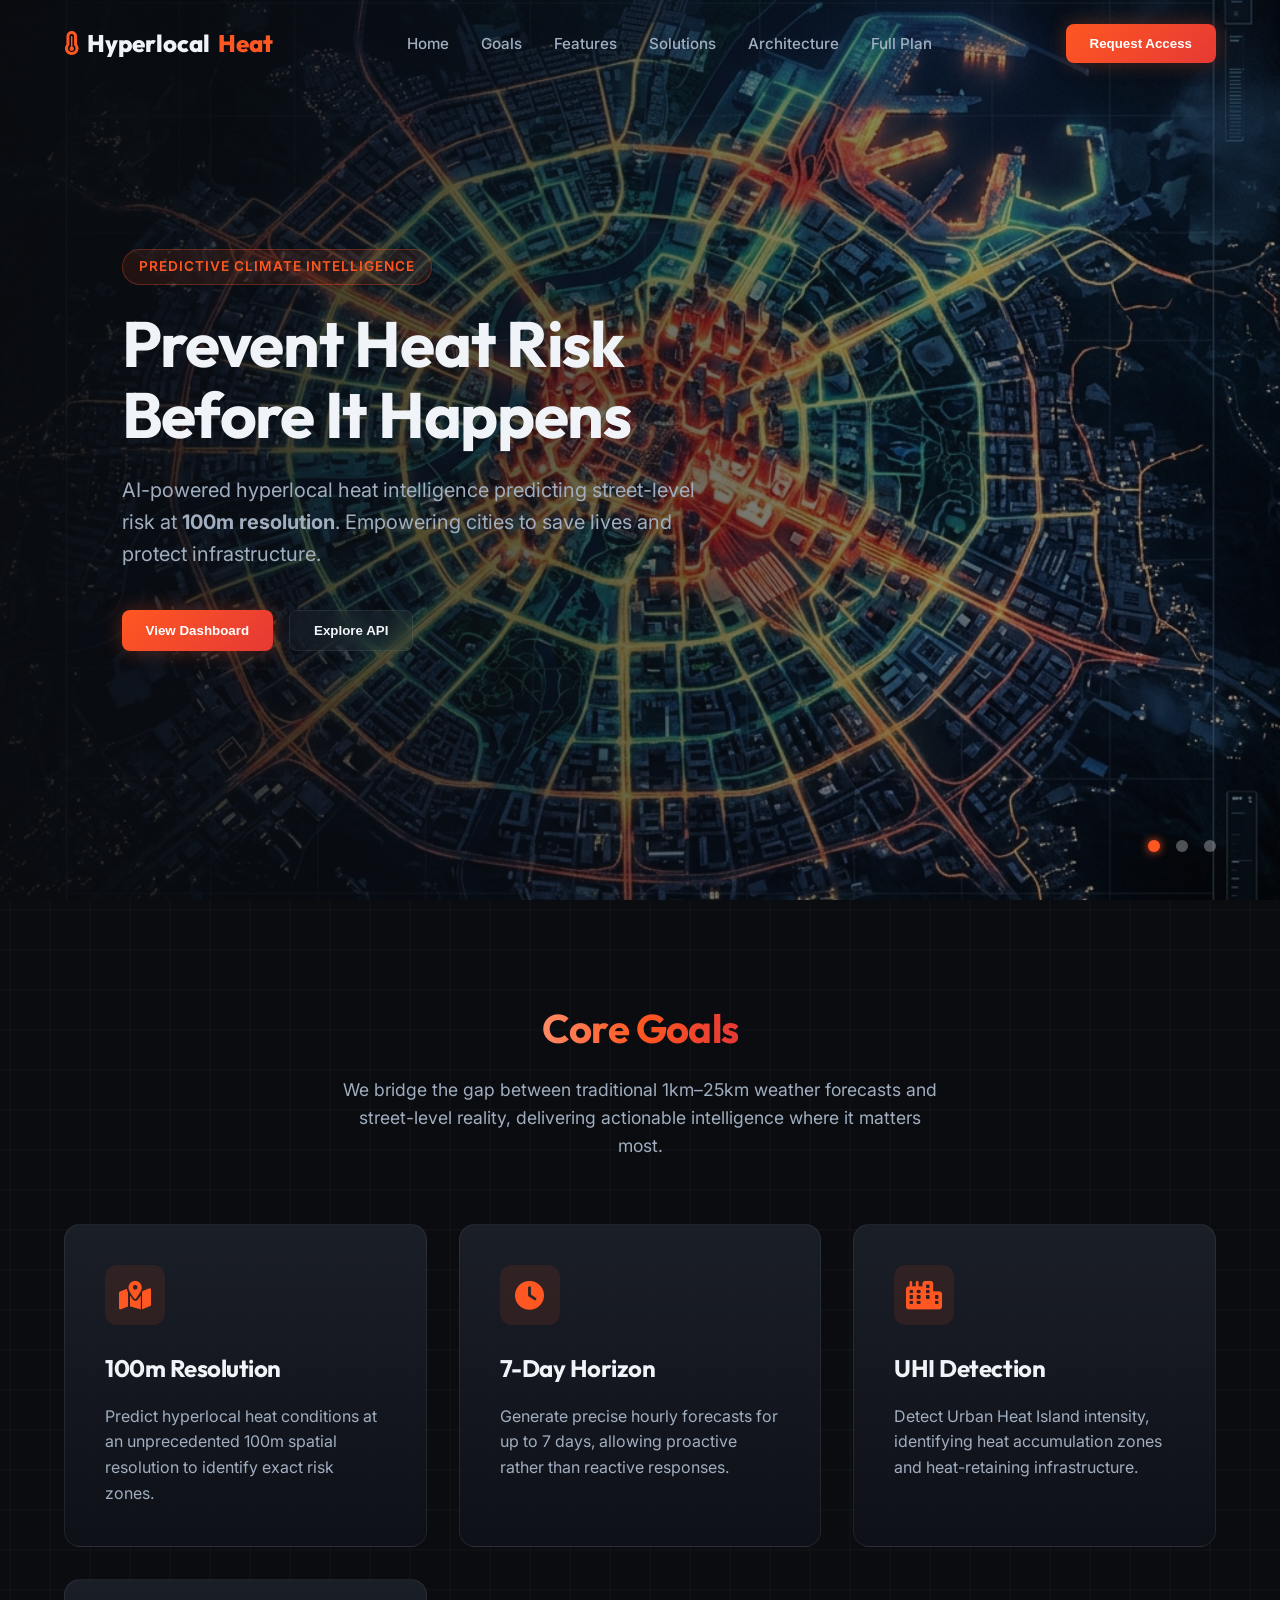
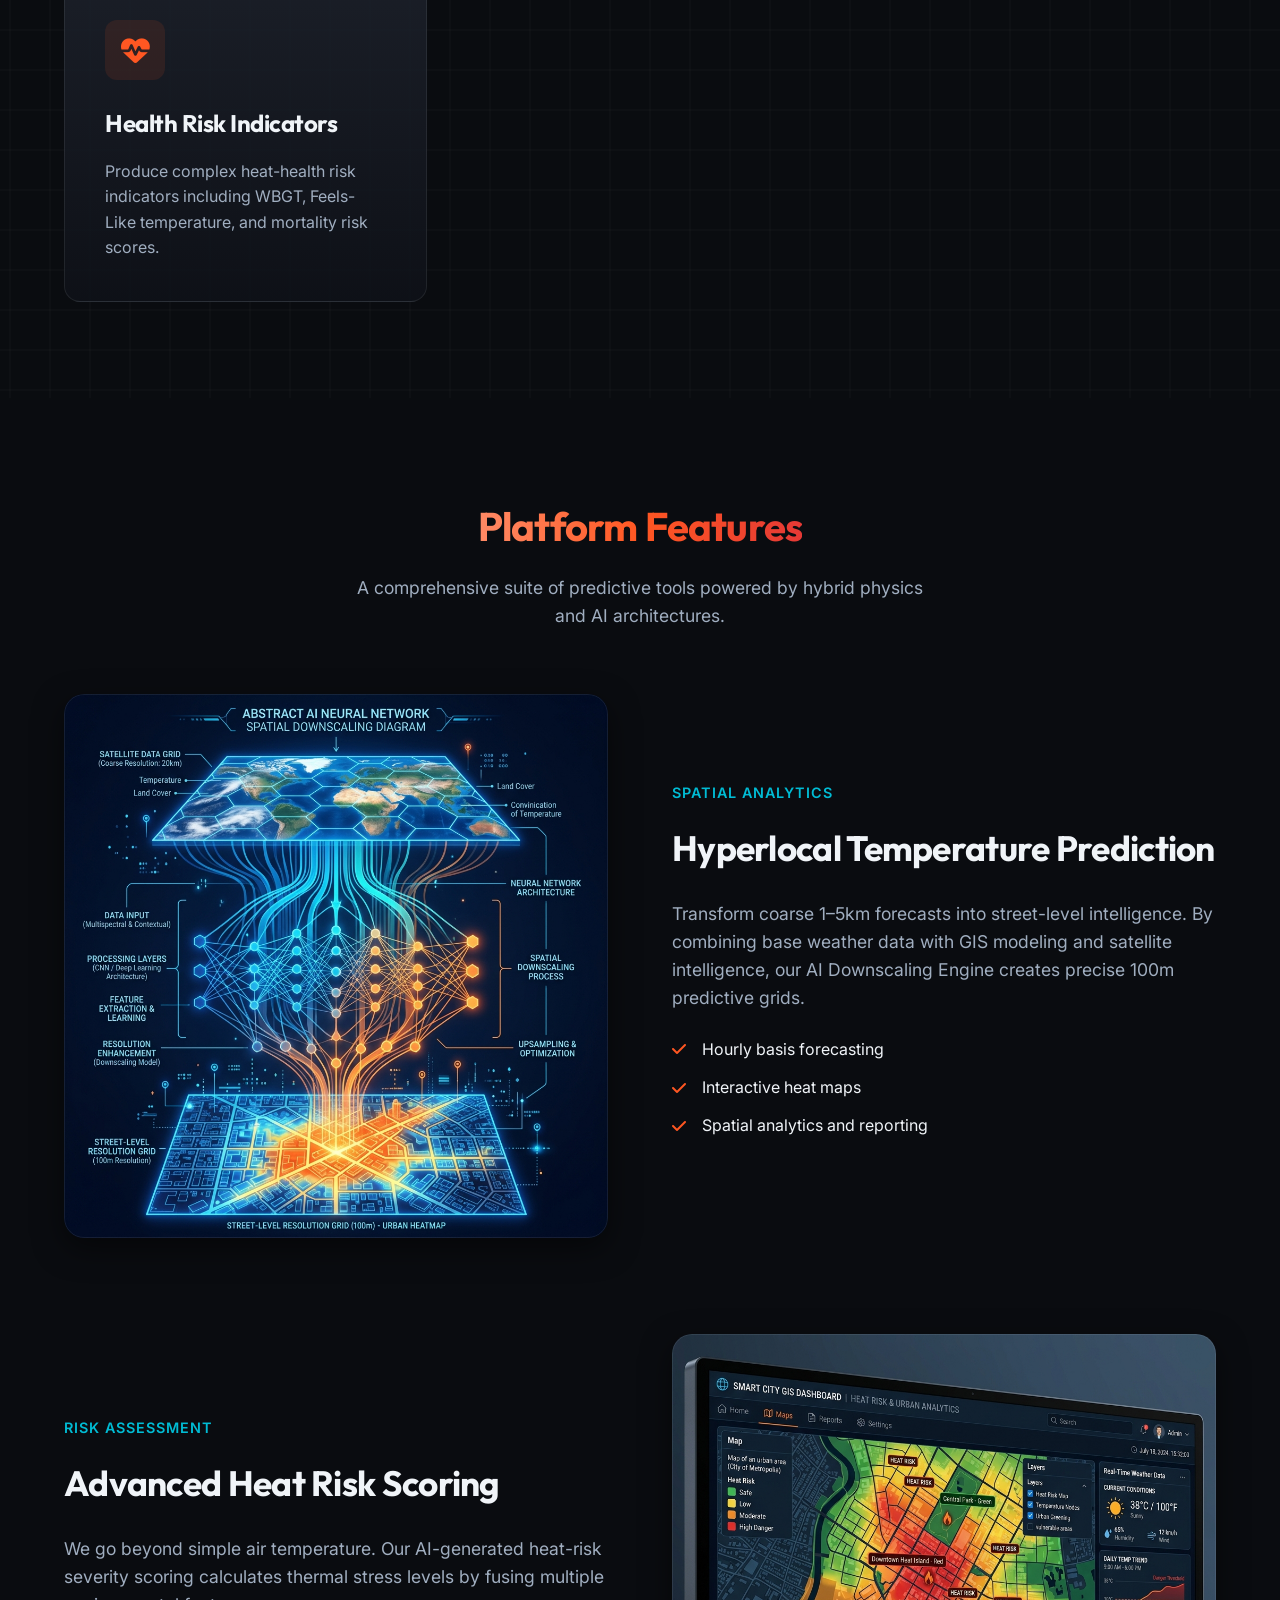
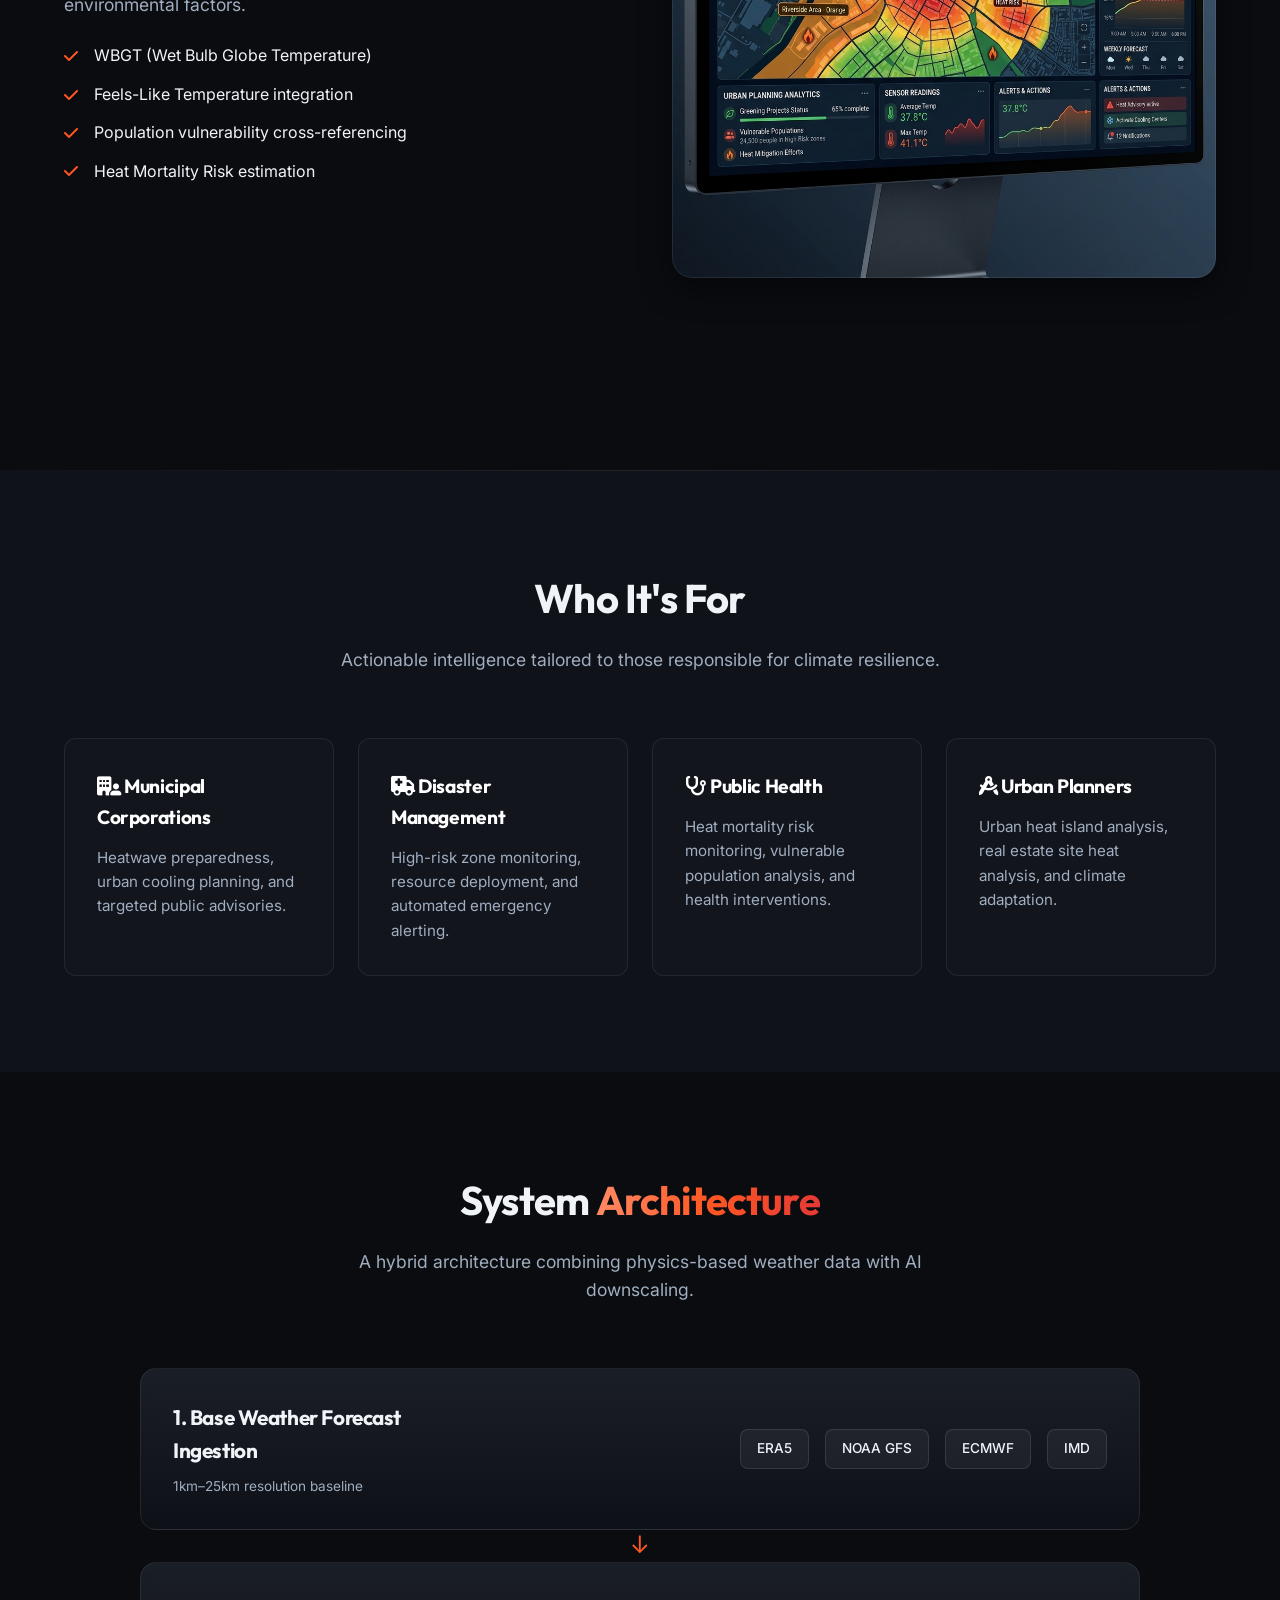
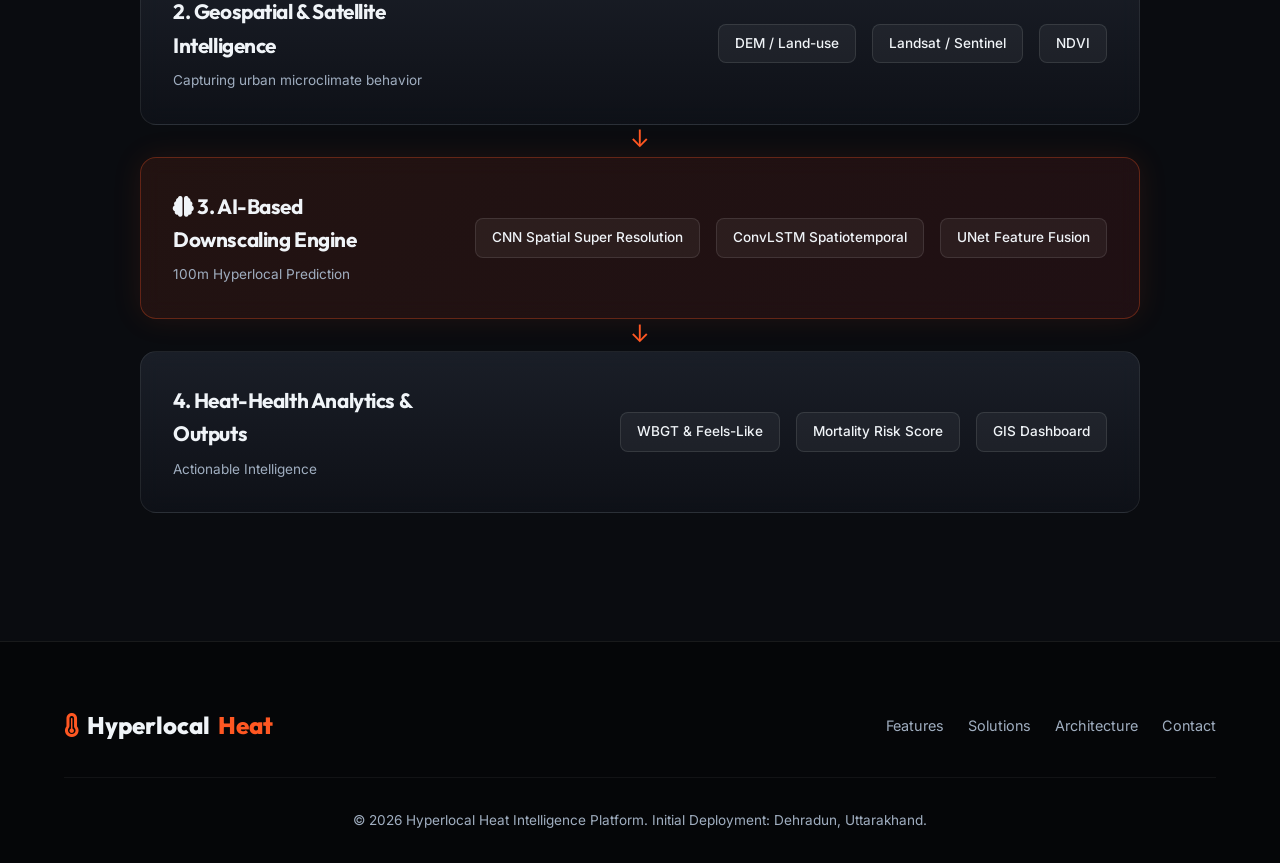
==== commit 6f1a2cc4: "images folder added 2" ====
--- a/index.html
+++ b/index.html
@@ -118,8 +118,7 @@
                 </ul>
             </div>
             <div class="feature-image">
-                <img src="file:///C:/Users/tkart/.gemini/antigravity/brain/6f418726-82a2-4694-a47a-a6305a430330/ai_downscaling_1779014124837.png"
-                    alt="AI Downscaling Neural Network">
+                <img src="images/ai_downscaling_1779014124837.png" alt="AI Downscaling Neural Network">
             </div>
         </div>
 
@@ -138,8 +137,7 @@
                 </ul>
             </div>
             <div class="feature-image">
-                <img src="file:///C:/Users/tkart/.gemini/antigravity/brain/6f418726-82a2-4694-a47a-a6305a430330/gis_dashboard_1779014141485.png"
-                    alt="Interactive GIS Dashboard">
+                <img src="images/gis_dashboard_1779014141485.png" alt="Interactive GIS Dashboard">
             </div>
         </div>
     </section>
